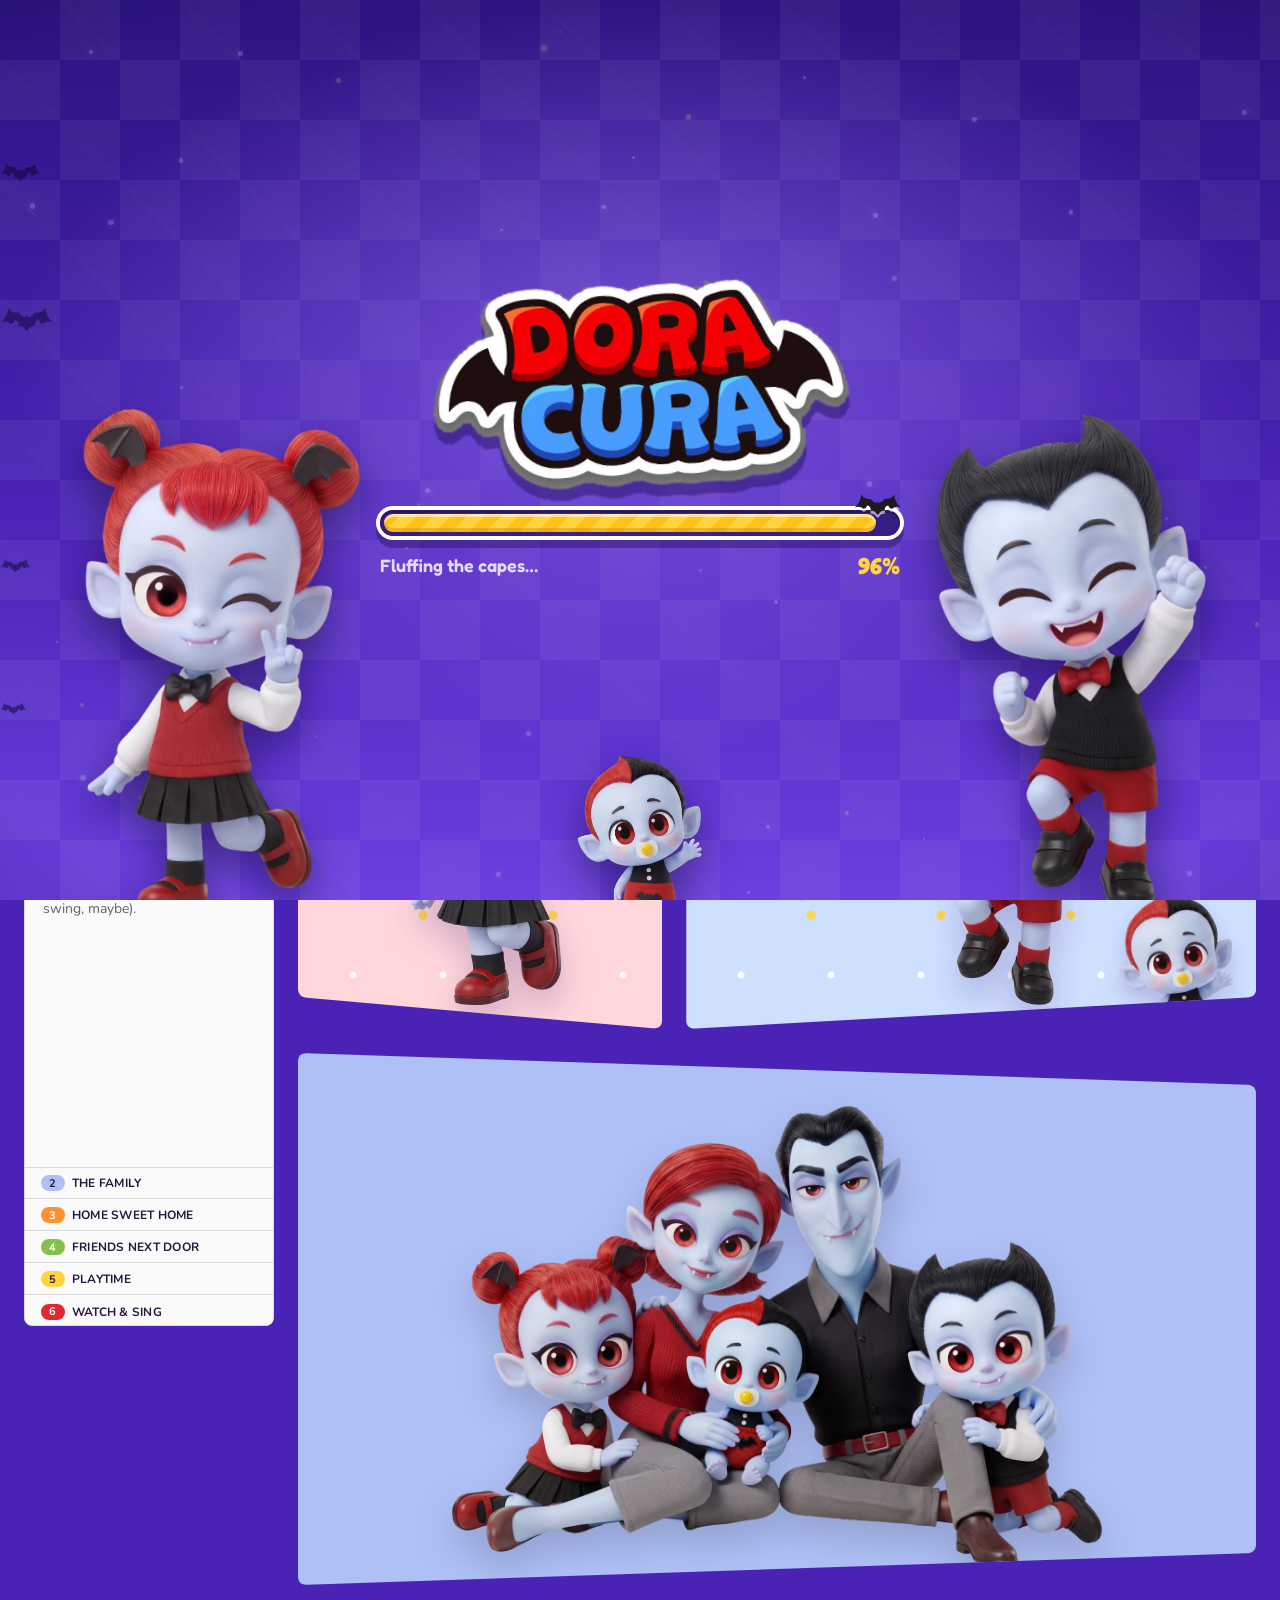
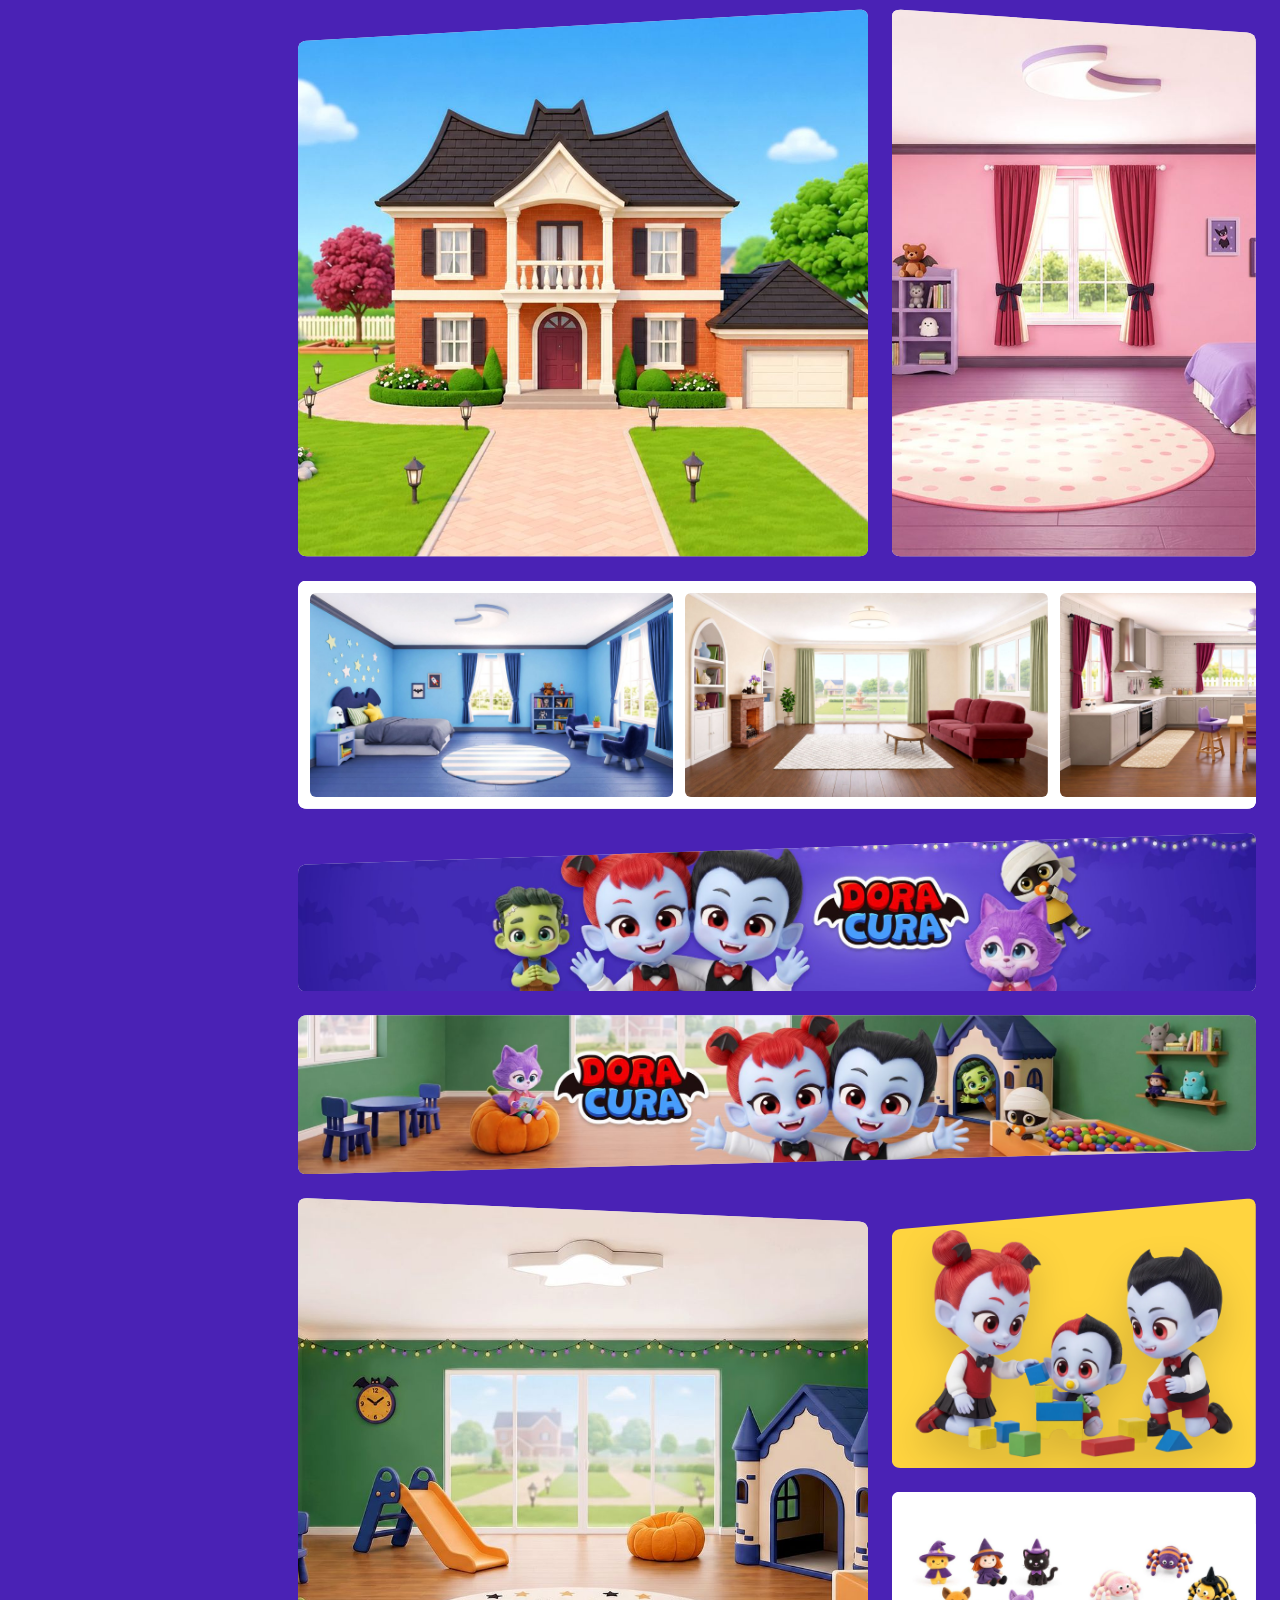
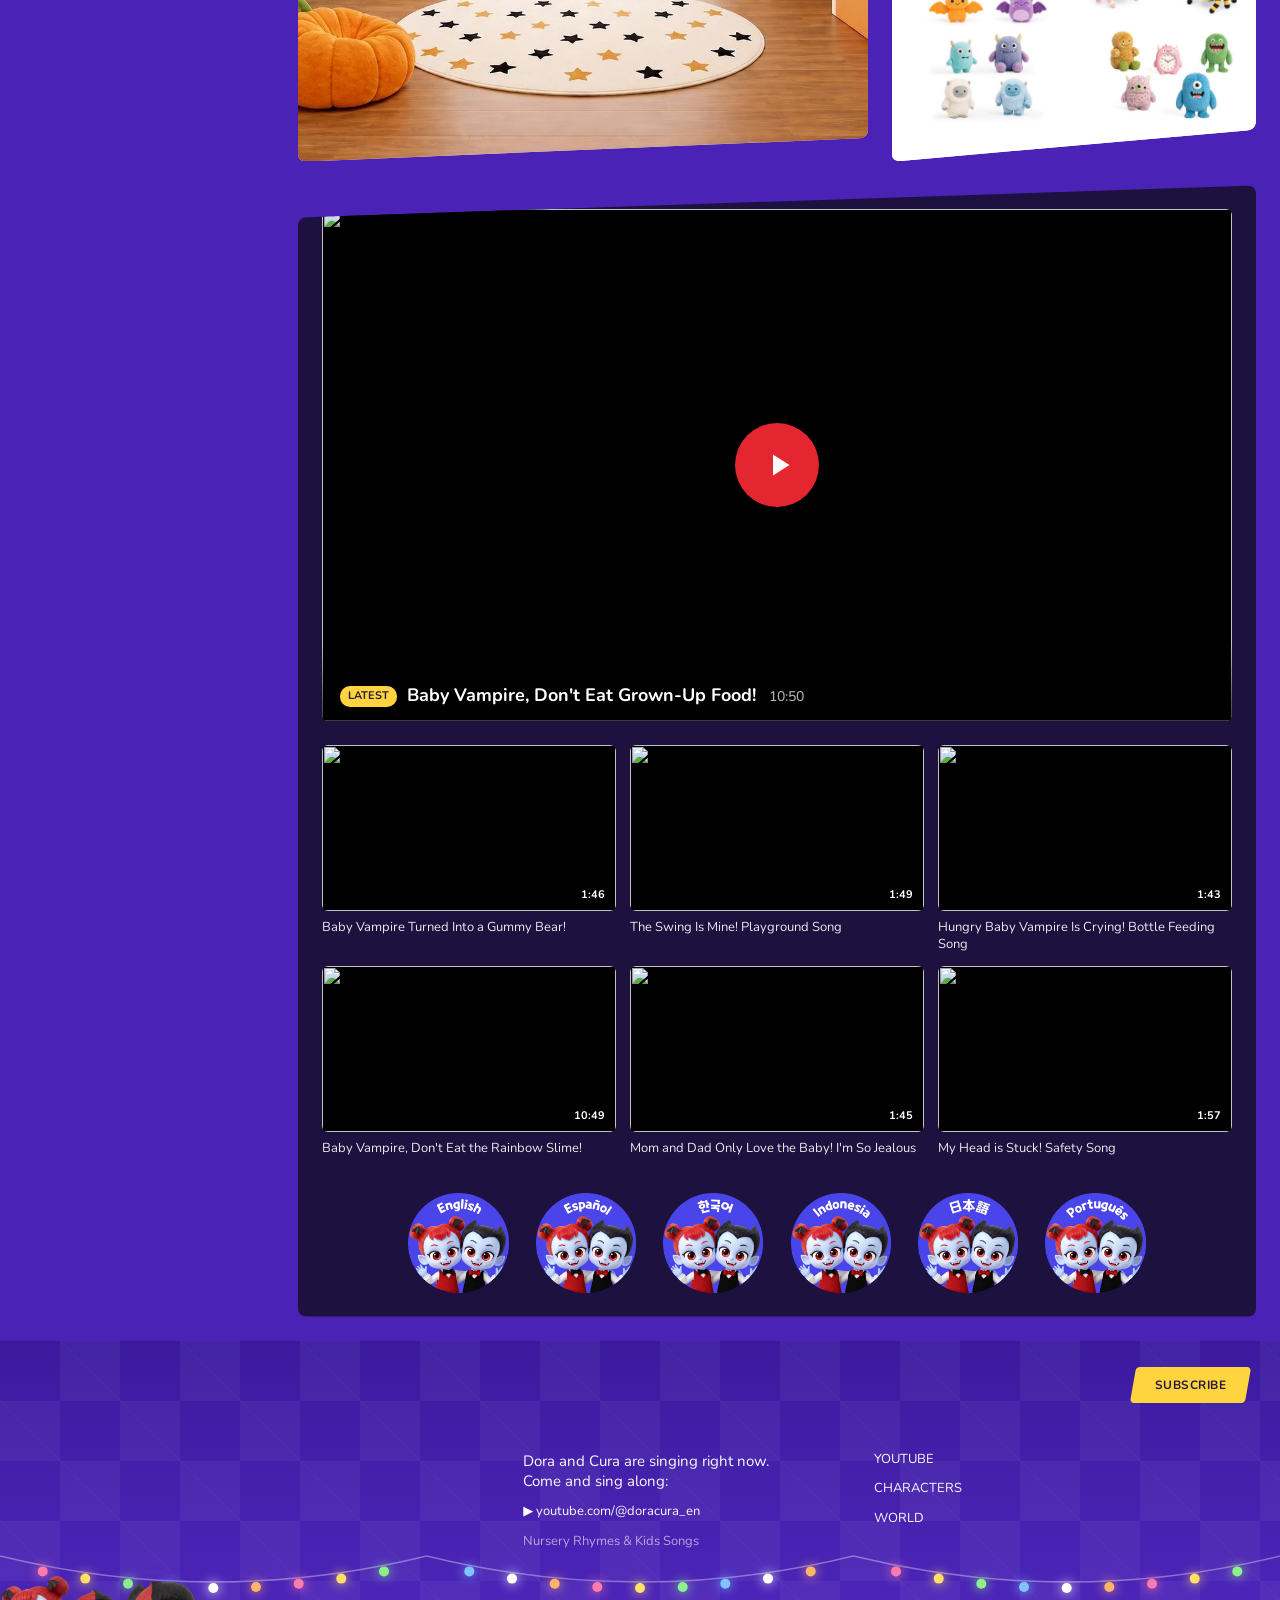
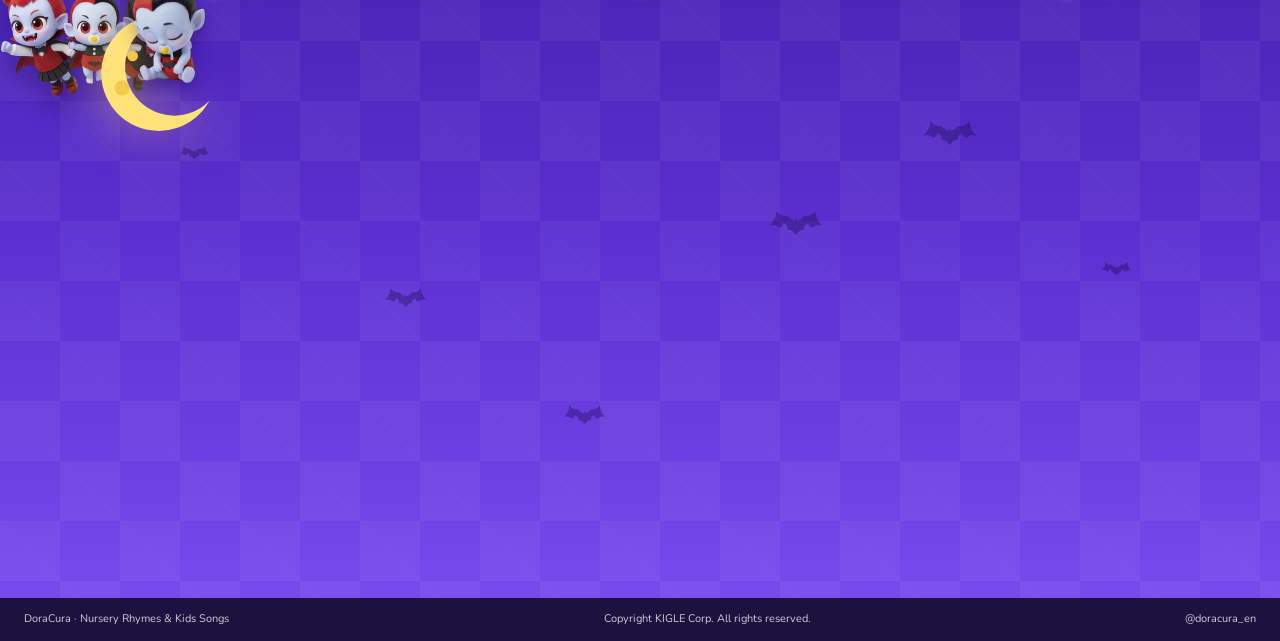
==== preview/index.html @ f3cc444f "DoraCura 사이트 첫 커밋 - site/: 배포용 최종 사이트 - preview/: 승인용 시안 - tools/: 사이트 빌드·표지 생성 스크립트 - .env(API 키)는 " ====
<!doctype html>
<html lang="en">
<head>
<meta charset="utf-8">
<meta name="viewport" content="width=device-width, initial-scale=1">
<title>DoraCura World — Preview</title>
<link rel="preconnect" href="https://fonts.googleapis.com">
<link rel="preconnect" href="https://fonts.gstatic.com" crossorigin>
<link href="https://fonts.googleapis.com/css2?family=Fredoka:wdth,wght@75..125,300..700&family=Nunito:wght@400;600;700;800&display=swap" rel="stylesheet">
<link rel="stylesheet" href="style.css?v=19">
<link rel="stylesheet" href="intro.css?v=19">
<script>document.documentElement.classList.add('intro-on'); if ('scrollRestoration' in history) history.scrollRestoration = 'manual';</script>
</head>
<body class="light-menu">

<!-- ============ GAME-STYLE LOADING INTRO ============ -->
<div id="intro" class="intro" role="dialog" aria-label="Loading DoraCura">
  <div class="i-stars" aria-hidden="true"></div>
  <div class="i-bats" aria-hidden="true"></div>
  <img class="i-fly" src="assets/hd/kids_fly.webp" alt="" aria-hidden="true">
  <img class="i-char i-dora" src="assets/hd/dora_peace.webp" alt="" aria-hidden="true">
  <img class="i-char i-cura" src="assets/hd/cura_cheer.webp" alt="" aria-hidden="true">
  <img class="i-char i-bio" src="assets/hd/bio_wave.webp" alt="" aria-hidden="true">
  <div class="i-center">
    <div class="i-logo-wrap"><img class="i-logo" src="assets/logo_v.png" alt="DoraCura"><span class="i-shine" aria-hidden="true"></span></div>
    <div class="i-loader">
      <div class="i-bar"><div class="i-fill"></div>
        <span class="i-runner" aria-hidden="true"><svg viewBox="0 0 64 32"><path d="M32 30c-2-4-5-6-9-5 1-4-1-7-5-8 0 3-2 5-5 5-3-3-7-4-12-2 6-5 9-12 9-18 3 5 8 7 13 6 3 4 7 6 9 6l1-4 1 4c2 0 6-2 9-6 5 1 10-1 13-6 0 6 3 13 9 18-5-2-9-1-12 2-3 0-5-2-5-5-4 1-6 4-5 8-4-1-7 1-9 5z"/></svg></span>
      </div>
      <div class="i-meta"><span class="i-tip">Waking up the bats…</span><span class="i-pct">0%</span></div>
    </div>
    <button class="i-start" type="button"><span>▶</span> PLAY</button>
    <p class="i-hint">Click anywhere or press Enter</p>
  </div>
</div>

<!-- ============ HEADER ============ -->
<header class="site-header">
  <div class="menu">
    <a class="logo" href="#top" aria-label="DoraCura home"><img src="assets/logo_h.png" alt="DoraCura"></a>
    <div class="eyes" aria-hidden="true">
      <div class="eye"><span></span></div>
      <div class="eye"><span></span></div>
    </div>
    <nav>
      <a href="#top" class="active">Home</a>
      <a href="#ch-1">Characters</a>
      <a href="#ch-3">World</a>
      <a href="#ch-6">Videos</a>
    </nav>
  </div>
  <a class="subscribe" href="https://www.youtube.com/@doracura_en?sub_confirmation=1" target="_blank" rel="noopener">
    <svg viewBox="0 0 24 24" aria-hidden="true"><path d="M23 7.2a3 3 0 0 0-2.1-2.1C19 4.6 12 4.6 12 4.6s-7 0-8.9.5A3 3 0 0 0 1 7.2 31 31 0 0 0 .6 12 31 31 0 0 0 1 16.8a3 3 0 0 0 2.1 2.1c1.9.5 8.9.5 8.9.5s7 0 8.9-.5a3 3 0 0 0 2.1-2.1c.4-1.6.4-4.8.4-4.8s0-3.2-.4-4.8ZM9.7 15V9l5.8 3-5.8 3Z"/></svg>
    Subscribe
  </a>
</header>

<main id="top">
  <div class="page">

    <!-- ============ HERO (ref: process-hero) ============ -->
    <section class="hero" data-color="light-menu">
      <div class="content">
        <div class="title line-by-line" data-delay=".2">
          <h1 class="sr-only">Meet Dora and Cura.</h1>
          <div class="tl">
            <h3><span>meet</span></h3>
            <h2><span>Dora</span></h2>
          </div>
          <div class="br">
            <h3><span>and</span></h3>
            <h2><span>Cura.</span></h2>
          </div>
        </div>
        <div class="txt fade" style="--delay:.3s">
          <p>Welcome to the exciting world of DoraCura! Twin baby vampires Dora and Cura sing, play and learn something new every day, together with their family and the friendliest monsters in the neighbourhood.</p>
          <p>Nursery rhymes and kids songs about sharing, eating well, staying safe and loving each other. All on YouTube.</p>
        </div>
      </div>
    </section>

    <!-- ============ BOOK (ref: process-book) ============ -->
    <div class="book" aria-label="Open the DoraCura storybook" role="button" tabindex="0">
      <div class="p left">
        <div class="front">
          <div class="cover" data-ai="AI 생성 표지 (gpt-image-2.5-sunburst)">
            <div class="cover-shine"></div>
            <svg class="cover-bats" viewBox="0 0 300 420" aria-hidden="true">
              <g fill="#3a1a8c">
                <path d="M40 70c6-8 14-10 20-6 2-6 6-8 9-6 3-2 7 0 9 6 6-4 14-2 20 6-8-1-13 2-15 7-3-3-6-4-9-3-1 3-4 5-5 5s-4-2-5-5c-3-1-6 0-9 3-2-5-7-8-15-7Z"/>
                <path d="M222 120c5-7 12-9 17-5 2-5 5-7 8-5 3-2 6 0 8 5 5-4 12-2 17 5-7-1-11 2-13 6-3-2-5-3-8-2-1 3-3 4-4 4s-3-1-4-4c-3-1-5 0-8 2-2-4-6-7-13-6Z"/>
              </g>
              <g fill="#ffe58a"><circle cx="250" cy="60" r="3"/><circle cx="60" cy="160" r="2"/><circle cx="270" cy="210" r="2.5"/><circle cx="30" cy="260" r="2"/></g>
            </svg>
            <p class="cover-kicker">The Little Book of</p>
            <img class="cover-logo" src="assets/logo_v.png" alt="DoraCura">
            <!-- AI 표지: tools/generate_cover.py 가 assets/cover_ai_simple.png 를 만들면 자동으로 교체됨 -->
            <img class="cover-ai" src="assets/cover_ai_simple.png" alt="" onload="this.closest('.cover').classList.add('has-ai')" onerror="this.remove()">
            <div class="cover-chars">
              <img src="assets/hd/twins_hug.webp" alt="Dora and Cura hugging and waving">
            </div>
          </div>
        </div>
        <div class="back"><div class="bg"></div></div>
      </div>
      <div class="p right"><div class="front"><div class="bg"></div></div></div>
    </div>

    <!-- ============ CHAPTERS (ref: process-chapters) ============ -->
    <section class="chapters" data-color="dark-menu">
      <div class="l">
        <div class="framed">
          <!-- 1 -->
          <div class="section open" data-i="0">
            <button class="section-btn"><span class="arrow"></span><span class="num a">1</span><span>Dora &amp; Cura</span></button>
            <div class="content">
              <div class="circular"><svg viewBox="0 0 120 50"><path id="arc1" d="M10 46 A52 52 0 0 1 110 46" fill="none"/><text><textPath href="#arc1" startOffset="50%" text-anchor="middle">DoraCura Chapter</textPath></text></svg></div>
              <h5 class="a">1</h5>
              <h3>Dora &amp; Cura</h3>
              <div class="txt"><p>Meet the twins! Dora wears her red pigtails tied up like little bat wings, and Cura never goes anywhere without his red bow tie. These two baby vampires have big ruby eyes, tiny fangs and even bigger hearts. They share almost everything (except the swing, maybe).</p></div>
            </div>
          </div>
          <!-- 2 -->
          <div class="section" data-i="1">
            <button class="section-btn"><span class="arrow"></span><span class="num b">2</span><span>The Family</span></button>
            <div class="content">
              <div class="circular"><svg viewBox="0 0 120 50"><path id="arc2" d="M10 46 A52 52 0 0 1 110 46" fill="none"/><text><textPath href="#arc2" startOffset="50%" text-anchor="middle">DoraCura Chapter</textPath></text></svg></div>
              <h5 class="b">2</h5>
              <h3>The Family</h3>
              <div class="txt"><p>Baby brother Bio is the newest (and loudest) vampire in the house: his pacifier never stays in for long. Mom Bella and Dad Draco keep everyone fed, safe and tucked in, and they always have enough hugs to go around, even when Dora and Cura get a little jealous.</p></div>
            </div>
          </div>
          <!-- 3 -->
          <div class="section" data-i="2">
            <button class="section-btn"><span class="arrow"></span><span class="num c">3</span><span>Home Sweet Home</span></button>
            <div class="content">
              <div class="circular"><svg viewBox="0 0 120 50"><path id="arc3" d="M10 46 A52 52 0 0 1 110 46" fill="none"/><text><textPath href="#arc3" startOffset="50%" text-anchor="middle">DoraCura Chapter</textPath></text></svg></div>
              <h5 class="c">3</h5>
              <h3>Home Sweet Home</h3>
              <div class="txt"><p>A two-storey brick house with a garden, a fountain and a garage. Inside: Dora's pink room, Cura's starry blue room, a cozy living room with a fireplace, a kitchen with Bio's high chair, a bat-themed bathroom, a baby room and a giant playroom.</p></div>
            </div>
          </div>
          <!-- 4 -->
          <div class="section" data-i="3">
            <button class="section-btn"><span class="arrow"></span><span class="num d">4</span><span>Friends Next Door</span></button>
            <div class="content">
              <div class="circular"><svg viewBox="0 0 120 50"><path id="arc4" d="M10 46 A52 52 0 0 1 110 46" fill="none"/><text><textPath href="#arc4" startOffset="50%" text-anchor="middle">DoraCura Chapter</textPath></text></svg></div>
              <h5 class="d">4</h5>
              <h3>Friends Next Door</h3>
              <div class="txt"><p>The neighbourhood is full of monster families: the big-hearted Frankens, the Werewolves (who usually look just like people) and the Mummies, who don't have mouths, except when it's time to brush their teeth!</p></div>
            </div>
          </div>
          <!-- 5 -->
          <div class="section" data-i="4">
            <button class="section-btn"><span class="arrow"></span><span class="num e">5</span><span>Playtime</span></button>
            <div class="content">
              <div class="circular"><svg viewBox="0 0 120 50"><path id="arc5" d="M10 46 A52 52 0 0 1 110 46" fill="none"/><text><textPath href="#arc5" startOffset="50%" text-anchor="middle">DoraCura Chapter</textPath></text></svg></div>
              <h5 class="e">5</h5>
              <h3>Playtime</h3>
              <div class="txt"><p>A slide, a ball pit, a little haunted toy house and a pumpkin cushion: the playroom is where every song starts. Bio builds wobbly block towers with the twins (and knocks them down again), then everyone lines up the plushies, from cuddly bats to friendly spiders.</p></div>
            </div>
          </div>
          <!-- 6 -->
          <div class="section" data-i="5">
            <button class="section-btn"><span class="arrow"></span><span class="num f">6</span><span>Watch &amp; Sing</span></button>
            <div class="content">
              <div class="circular"><svg viewBox="0 0 120 50"><path id="arc6" d="M10 46 A52 52 0 0 1 110 46" fill="none"/><text><textPath href="#arc6" startOffset="50%" text-anchor="middle">DoraCura Chapter</textPath></text></svg></div>
              <h5 class="f">6</h5>
              <h3>Watch &amp; Sing</h3>
              <div class="txt"><p>Sing along with Dora and Cura on YouTube! Short songs and longer compilations about eating well, sharing, safety and family. Pick a video, press play, and don't eat the slime.</p>
                <a class="yt-link" href="https://www.youtube.com/@doracura_en" target="_blank" rel="noopener">youtube.com/@doracura_en →</a></div>
            </div>
          </div>
        </div>
      </div>

      <div class="r">
        <!-- 1 Dora & Cura : 39 / 61 -->
        <div class="rsec" id="ch-1">
          <div class="row" style="--ar:2">
            <div class="panel w39 bg-a mask playful" data-offy="0,0,0,-40">
              <div class="confetti" aria-hidden="true"></div>
              <span class="name-tag dora">Dora</span>
              <div class="poser" data-interval="2300">
                <img class="on" src="assets/hd/dora_wave.webp" alt="Dora waving">
                <img src="assets/hd/dora_wink.webp" alt="">
                <img src="assets/hd/dora_peace.webp" alt="">
                <img src="assets/hd/dora_cheek.webp" alt="">
                <img src="assets/hd/dora_think.webp" alt="">
              </div>
            </div>
            <div class="panel w61 bg-a2 mask playful" data-offy="30,0,-40,0">
              <div class="confetti" aria-hidden="true"></div>
              <span class="name-tag cura">Cura</span>
              <div class="poser" data-interval="2300" data-offset="1150">
                <img class="on" src="assets/hd/cura_wave.webp" alt="Cura waving">
                <img src="assets/hd/cura_cheer.webp" alt="">
                <img src="assets/hd/cura_kneel.webp" alt="">
                <img src="assets/hd/cura_smug.webp" alt="">
              </div>
              <img class="peek" src="assets/hd/bio_wave.webp" alt="Baby Bio waving">
            </div>
          </div>
        </div>
        <!-- 2 Family : wide -->
        <div class="rsec" id="ch-2">
          <div class="panel bg-b mask" data-offy="0,40,-40,0" style="--ar:1.8">
            <img class="char float d3" src="assets/hd/family_sit.webp" alt="Bio, Dora, Cura, Mom Bella and Dad Draco sitting together">
          </div>
        </div>
        <!-- 3 Home : 61 / 39 -->
        <div class="rsec" id="ch-3">
          <div class="row" style="--ar:1.75">
            <div class="panel w61 mask" data-offy="40,0,0,0">
              <img class="photo kenburns" src="assets/house1.jpg" alt="The DoraCura family house">
            </div>
            <div class="panel w39 mask" data-offy="0,30,0,0">
              <img class="photo kenburns k2" src="assets/room_dora.jpg" alt="Dora's room">
            </div>
          </div>
          <div class="panel mask room-strip" data-offy="0,0,0,0" style="--ar:4.2">
            <div class="strip">
              <img src="assets/room_cura.jpg" alt="Cura's room"><img src="assets/room_living.jpg" alt="Living room"><img src="assets/room_kitchen.jpg" alt="Kitchen"><img src="assets/room_bath.jpg" alt="Bathroom"><img src="assets/room_baby.jpg" alt="Baby room"><img src="assets/room_master.jpg" alt="Parents' bedroom">
              <img src="assets/room_cura.jpg" alt=""><img src="assets/room_living.jpg" alt=""><img src="assets/room_kitchen.jpg" alt=""><img src="assets/room_bath.jpg" alt=""><img src="assets/room_baby.jpg" alt=""><img src="assets/room_master.jpg" alt="">
            </div>
          </div>
        </div>
        <!-- 4 Friends : wide -->
        <div class="rsec" id="ch-4">
          <div class="panel mask banner-panel" data-offy="40,0,0,0" style="--ar:6.04">
            <img class="photo kenburns" src="assets/banner3.jpg" alt="Dora and Cura with Franken, Mummy and Werewolf friends">
          </div>
          <div class="panel mask banner-panel" data-offy="0,0,-30,0" style="--ar:6.04">
            <img class="photo kenburns k2" src="assets/banner2.jpg" alt="Dora and Cura in the playroom with their monster friends">
          </div>
        </div>
        <!-- 5 Playtime : 61 + stacked 39 -->
        <div class="rsec" id="ch-5">
          <div class="row prod" style="--ar:1.7">
            <div class="panel w61 mask" data-offy="0,30,-30,0">
              <img class="photo kenburns" src="assets/room_play.jpg" alt="The playroom">
            </div>
            <div class="stack w39">
              <div class="panel bg-e mask" data-offy="40,0,0,0"><img class="char float d2" src="assets/hd/kids_blocks.webp" alt="Dora, Bio and Cura playing with blocks"></div>
              <div class="panel bg-e2 mask" data-offy="0,0,-40,0"><img class="photo contain" src="assets/toys.jpg" alt="Toys and plushies"></div>
            </div>
          </div>
        </div>
        <!-- 6 Watch : featured + grid -->
        <div class="rsec" id="ch-6">
          <div class="panel bg-f mask videos" data-offy="40,0,0,0">
            <div class="vid-feature" data-id="shWRQF_SDCc">
              <img src="https://i.ytimg.com/vi/shWRQF_SDCc/hqdefault.jpg" alt="">
              <button class="play" aria-label="Play video"><svg viewBox="0 0 24 24"><path d="M8 5v14l11-7z"/></svg></button>
              <div class="vid-cap"><span class="tag">Latest</span>Baby Vampire, Don't Eat Grown-Up Food! <em>10:50</em></div>
            </div>
            <div class="vid-grid"></div>
            <div class="langs">
              <img src="assets/lang1.png" alt="English"><img src="assets/lang2.png" alt="Español"><img src="assets/lang3.png" alt="한국어"><img src="assets/lang4.png" alt="Indonesia"><img src="assets/lang5.png" alt="日本語"><img src="assets/lang6.png" alt="Português">
            </div>
          </div>
        </div>
      </div>
    </section>
  </div>
</main>

<!-- ============ FOOTER ============ -->
<footer class="site-footer" data-color="light-menu">
  <div class="f-top">
    <div class="f-col">
      <p class="f-lead">Dora and Cura are singing right now.<br>Come and sing along:</p>
      <p><a href="https://www.youtube.com/@doracura_en" target="_blank" rel="noopener">▶ youtube.com/@doracura_en</a></p>
      <p class="muted">Nursery Rhymes &amp; Kids Songs</p>
    </div>
    <div class="f-col">
      <a href="https://www.youtube.com/@doracura_en" target="_blank" rel="noopener">YOUTUBE</a>
      <a href="#ch-1">CHARACTERS</a>
      <a href="#ch-3">WORLD</a>
    </div>
    <a class="subscribe yellow" href="https://www.youtube.com/@doracura_en?sub_confirmation=1" target="_blank" rel="noopener">Subscribe</a>
  </div>
  <!-- 유튜브 배너 시안(보라 배경 · 전구 줄 · 로고 + 캐릭터 무리) 기반 -->
  <div class="f-stage">
    <svg class="lights" viewBox="0 0 1600 90" preserveAspectRatio="none" aria-hidden="true"></svg>
    <div class="bat-sky" aria-hidden="true"></div>
    <img class="f-fly" src="assets/hd/kids_fly.webp" alt="Dora, Bio and Cura flying with their capes">
    <img class="f-logo" src="assets/logo_v.png" alt="DoraCura">
    <p class="f-tag">Sing, play &amp; grow with Dora and Cura!</p>
    <div class="cast">
      <img class="family-big" src="assets/hd/family_cheer.webp" alt="Dad Draco, Mom Bella, Dora, Bio and Cura cheering together">
    </div>
    <div class="hanger moon" aria-hidden="true">
      <svg viewBox="0 0 120 120"><path d="M78 8a54 54 0 1 0 34 78A46 46 0 1 1 78 8Z" fill="#FFE27A"/><circle cx="40" cy="44" r="5" fill="#F5C94A"/><circle cx="30" cy="74" r="7" fill="#F5C94A"/></svg>
      <img src="assets/hd/bio_sleep.webp" alt="">
    </div>
  </div>
  <div class="f-bottom">
    <span>DoraCura · Nursery Rhymes &amp; Kids Songs</span>
    <span>Copyright KIGLE Corp. All rights reserved.</span>
    <span>@doracura_en</span>
  </div>
</footer>

<!-- ============ PREVIEW NOTES (승인용) ============ -->
<button class="notes-toggle" aria-expanded="false">프리뷰 노트</button>
<aside class="notes" hidden>
  <h4>프리뷰 노트 · 승인용</h4>
  <p class="muted">레퍼런스 ribbit.dk/process 를 크롬에서 프레임 단위로 캡처하고, 사이트 CSS·JS를 직접 읽어 애니메이션 수치를 그대로 옮겼습니다.</p>
  <ol>
    <li><b>인트로 라인 리빌</b>: 큰 타이틀 각 줄이 아래(90%)에서 올라옴. 1.2s expo, 줄마다 0.1s 지연. 본문은 0.4s 페이드.</li>
    <li><b>3D 책 표지</b>: 화면 아래에서 1.5s expo로 떠오름. 마우스를 올리면 표지가 6° 살짝 열림. 클릭하면 펼침.</li>
    <li><b>스크롤 책 넘김</b>: 진행도 N = 스크롤 ÷ (화면높이/2). 표지 회전 180°×N², 확대 1→화면폭, 중앙 이동. 펼친 흰 면이 다음 섹션의 배경이 됨.</li>
    <li><b>스냅 + 슬라이드업</b>: N ≥ 0.95이면 챕터가 아래에서 1s expo로 올라오고 스크롤이 0.5s 동안 정위치로 맞춰짐.</li>
    <li><b>스티키 아코디언</b>: 왼쪽 프레임이 고정된 채 현재 챕터만 펼쳐짐(0.8s quart). 위 챕터는 위로 접히고 아래 챕터는 바닥에 탭으로 남음.</li>
    <li><b>기울어진 마스크 패널</b>: 오른쪽 이미지 패널이 비스듬한 clip-path + 둥근 모서리. 레퍼런스의 루프 영상 대신 캐릭터 플로팅·켄번즈 효과.</li>
    <li><b>헤더</b>: 스크롤하면 로고+메뉴 pill이 접히고 마우스를 따라보는 뱀파이어 눈으로 바뀜. 섹션 색에 따라 밝음/어두움 전환.</li>
    <li><b>푸터</b>: 유튜브 배너 시안처럼 보라 배경 + 반짝이는 전구 줄 + 로고. 캐릭터들이 튀어 오르고, 마우스를 올리면 폴짝 뜀. 망토 3남매가 날아다니고, 초승달 위에서 아기 비오가 꾸벅꾸벅 졺. 친구들 없이 도라큐라 가족만 등장.</li>
    <li><b>챕터 1</b>: PDF 포즈 시트의 도라·큐라 동작 컷이 2.3초마다 통통 튀며 바뀜. 패널을 클릭하면 바로 다음 포즈.</li>
    <li><b>커서 친구</b>: 2D 도라·큐라 얼굴이 마우스를 따라다니고, 눈이 커서를 보며 깜빡임. 링크 위에서는 입을 벌려 웃고, 클릭하면 하트·박쥐가 톡 튀어나옴.</li>
  </ol>
  <h5>레퍼런스 → DoraCura 매핑</h5>
  <ul>
    <li>from Idea to Done. → <b>meet Dora and Cura.</b></li>
    <li>"Creative PROCESS" 책 → <b>DoraCura 스토리북 표지</b></li>
    <li>6단계(온보딩~딜리버리) → <b>쌍둥이 · 가족 · 집 · 친구들 · 놀이 · 유튜브</b></li>
    <li>Book a meeting → <b>Subscribe</b>(유튜브 구독)</li>
    <li>유튜브 채널 최신 영상 11개 + 6개 언어 아이콘을 6챕터에 포함</li>
  </ul>
  <h5>확인해 주세요</h5>
  <ul>
    <li>문구는 영어 채널(@doracura_en)에 맞춰 <b>영어</b>로 작성했습니다. 한국어가 필요하면 말씀해 주세요.</li>
    <li>책 표지는 단순한 보라 배경 + 첨부해 주신 도라·큐라 포옹 이미지로 바꿨습니다. 키를 넣고 <code>python tools/generate_cover.py</code>를 실행하면 단순 배경 버전 AI 표지(<code>cover_ai_simple.png</code>)가 생성되어 자동 교체됩니다. 이전 AI 표지(<code>cover_ai.png</code>)는 지우지 않고 남겨 두었습니다.</li>
    <li>폰트: 큰 제목은 둥근 유아동 폰트 <b>Fredoka</b>(좁은 폭), 본문은 <b>Nunito</b>.</li>
  </ul>
  <label class="ai-toggle"><input type="checkbox" checked> AI 교체 위치 표시</label>
</aside>

<script src="https://cdn.jsdelivr.net/npm/lenis@1.1.13/dist/lenis.min.js"></script>
<script src="intro.js?v=19"></script>
<script src="main.js?v=19"></script>
</body>
</html>
---- preview/style.css ----
/* ===== Tokens (ref: ribbit :root, recoloured for DoraCura) ===== */
:root{
  --sine:cubic-bezier(0.39,0.575,0.565,1);
  --cubic:cubic-bezier(0.215,0.61,0.355,1);
  --quart:cubic-bezier(0.25,1,0.5,1);
  --expo:cubic-bezier(0.16,1,0.3,1);
  --back:cubic-bezier(0.175,0.885,0.32,1.275);
  --delay:0s;

  --paper:#FAFAFA;
  --night:#4A22B5;      /* hero purple (DoraCura banner purple) */
  --night-deep:#1D1140; /* footer */
  --ink:#24193A;
  --grey:#62606B;
  --line:#DCD8E4;
  --red:#E3262F;        /* Dora */
  --blue:#3C7BF0;       /* CURA logo blue */
  --skin:#AFC0F7;       /* vampire skin */
  --orange:#FF9230;
  --green:#86C04A;
  --yellow:#FFD43F;
  --violet:#7A4DF0;

  --gutter:24px;
  --column:calc((100vw - (var(--gutter) * 13)) / 12);
  --serif:'Fredoka', 'Nunito', system-ui, sans-serif;   /* kid-friendly rounded display */
  --sans:'Nunito', system-ui, sans-serif;
}
@media (max-width:1200px){ :root{ --gutter:20px; } }
@media (max-width:760px){ :root{ --gutter:15px; --column:calc((100vw - (var(--gutter) * 7)) / 6); } }

*{ box-sizing:border-box; }
html,body{ margin:0; }
html.lenis, html.lenis body{ height:auto; }
.lenis.lenis-smooth{ scroll-behavior:auto !important; }
.lenis.lenis-stopped{ overflow:hidden; }
body{ background:var(--night); color:var(--ink); font-family:var(--sans); font-size:16px; line-height:1.35; -webkit-font-smoothing:antialiased; overflow-x:hidden; }
img{ display:block; max-width:100%; }
a{ color:inherit; text-decoration:none; }
button{ font:inherit; color:inherit; background:none; border:0; padding:0; cursor:pointer; }
h1,h2,h3,h4,h5,p{ margin:0; font-weight:normal; }
.sr-only{ position:absolute; width:1px; height:1px; overflow:hidden; clip:rect(0 0 0 0); white-space:nowrap; }
.serif{ font-family:var(--serif); }

/* ===== Generic anim helpers ===== */
.fade{ opacity:0; }
.fade.in{ opacity:1; transition:opacity .4s ease-out var(--delay); }

/* ===== Header ===== */
.site-header{ position:fixed; inset:0 0 auto 0; height:0; z-index:50; }
.site-header .menu{ position:absolute; left:30px; top:26px; height:44px; display:flex; align-items:center; gap:6px;
  padding:0 16px 0 10px; border-radius:22px; transition:width .5s var(--quart), background .3s ease, padding .5s var(--quart); }
.site-header .logo{ display:block; width:118px; transition:opacity .25s ease, transform .5s var(--quart); }
.site-header .logo img{ width:100%; filter:drop-shadow(0 2px 0 rgba(0,0,0,.15)); }
.site-header nav{ display:flex; gap:20px; padding-left:14px; font-size:12px; font-weight:500; letter-spacing:.04em; text-transform:uppercase; white-space:nowrap; transition:opacity .25s ease; }
.site-header nav a{ opacity:.65; transition:opacity .2s; }
.site-header nav a:hover, .site-header nav a.active{ opacity:1; }
body.light-menu .site-header nav{ color:var(--paper); }
body.dark-menu .site-header nav{ color:var(--ink); }

.site-header .eyes{ position:absolute; left:0; top:0; width:70px; height:44px; border-radius:22px; display:flex; align-items:center; justify-content:center; gap:6px;
  transform:skew(-6deg); opacity:0; pointer-events:none; transition:opacity .25s ease; background:var(--paper); }
.site-header .eye{ width:22px; height:24px; border-radius:50%; background:#fff; box-shadow:inset 0 0 0 2px var(--ink); position:relative; overflow:hidden; }
.site-header .eye span{ position:absolute; left:50%; top:50%; width:12px; height:12px; margin:-6px 0 0 -6px; border-radius:50%; background:radial-gradient(circle at 35% 35%, #ff8a8f 0 18%, var(--red) 19% 60%, #7d0b11 61%); }
body.dark-menu .site-header .eyes{ background:var(--ink); }
body.dark-menu .site-header .eye{ box-shadow:inset 0 0 0 2px var(--paper); }

/* collapsed state after scroll (ref: menu → eyes) */
body.scrolled .site-header .menu{ width:70px; padding:0; }
body.scrolled .site-header .logo, body.scrolled .site-header nav{ opacity:0; pointer-events:none; }
body.scrolled .site-header .eyes{ opacity:1; }
body.scrolled .site-header .menu:hover{ width:auto; padding:0 16px 0 10px; background:rgba(255,255,255,.12); backdrop-filter:blur(8px); }
body.scrolled.dark-menu .site-header .menu:hover{ background:rgba(36,25,58,.08); }
body.scrolled .site-header .menu:hover .logo, body.scrolled .site-header .menu:hover nav{ opacity:1; pointer-events:auto; }
body.scrolled .site-header .menu:hover .eyes{ opacity:0; }

.subscribe{ position:fixed; right:32px; top:26px; display:inline-flex; align-items:center; gap:8px; height:36px; padding:0 22px; font-size:12px; font-weight:700; letter-spacing:.04em; text-transform:uppercase; color:#fff; z-index:51; isolation:isolate; }
.subscribe::before{ content:""; position:absolute; inset:0; background:var(--red); transform:skew(-10deg); border-radius:4px; z-index:-1; transition:transform .4s var(--back), background .2s; }
.subscribe:hover::before{ transform:skew(-10deg) scale(1.06); }
.subscribe svg{ width:16px; height:16px; fill:currentColor; }
.subscribe.yellow{ position:relative; right:auto; top:auto; color:var(--ink); }
.subscribe.yellow::before{ background:var(--yellow); }

/* ===== Hero (ref: .m.process-hero) ===== */
.hero{ position:relative; background:var(--night); color:var(--paper); min-height:150vh; }
.hero .content{ position:sticky; top:0; height:100vh; padding:110px var(--gutter) calc(var(--gutter) * 2); }
.hero .title h3, .hero .title h2{ overflow:hidden; font-family:var(--serif); font-variation-settings:"wdth" 75; font-weight:600; line-height:.9; letter-spacing:-.01em; }
.hero .title h3{ font-size:4vw; padding-bottom:.08em; }
.hero .title h2{ font-size:14vw; font-weight:700; padding-bottom:.1em; }
.hero .tl h2 span{ text-shadow:.025em .045em 0 var(--red); }
.hero .br h2 span{ text-shadow:.025em .045em 0 var(--blue); }
.hero .title h3 span{ color:var(--yellow); }
.hero .title span{ display:inline-block; opacity:0; will-change:opacity, transform; }
.hero .br{ position:absolute; right:var(--gutter); bottom:calc(var(--gutter) * 1.5); }
.hero .txt{ width:calc((var(--column) * 3) + (var(--gutter) * 2)); min-width:280px; padding-top:var(--gutter); font-size:15px; }
.hero .txt p + p{ margin-top:1.4em; }

/* ===== Book (ref: .m.process-book) ===== */
.book{ position:fixed; left:0; bottom:0; width:calc((var(--column) * 4) + (var(--gutter) * 6)); opacity:0; z-index:1; user-select:none; -webkit-tap-highlight-color:transparent; outline:none; }
.book.in{ opacity:1; transition:opacity .2s ease var(--delay); }
.book .p{ position:absolute; left:0; top:0; width:100%; z-index:1; }
.book .p.left{ position:relative; z-index:2; transform-style:preserve-3d; }
.book .p .front{ position:relative; width:100%; z-index:1; backface-visibility:hidden; }
.book .p.left .front{ cursor:pointer; border-radius:12px; overflow:hidden; }
.book .p .back{ position:absolute; left:0; top:0; width:100%; height:100%; border-radius:12px; overflow:hidden; transform:rotateY(180deg); backface-visibility:hidden; }
.book .p.right .front{ padding-top:142.8%; }
.book .p .bg{ position:absolute; inset:0; background:var(--paper); border-radius:12px; }
.book .p.left.turned .front{ visibility:hidden; }
.book .p.left.turned + .p .bg::after{ content:""; position:absolute; left:-1px; top:10px; width:2px; height:calc(100% - 20px); background:var(--paper); }

.cover{ position:relative; padding-top:142.8%; background:radial-gradient(60% 34% at 50% 74%, rgba(255,255,255,.38), rgba(255,255,255,0) 70%), linear-gradient(180deg,#A98BFF 0%, #8B66F5 100%); color:var(--ink); }
.cover::before{ content:""; position:absolute; inset:0; background:linear-gradient(90deg, rgba(40,10,110,.35) 0, rgba(40,10,110,.08) 4%, rgba(255,255,255,.18) 7%, rgba(255,255,255,0) 18%); z-index:3; pointer-events:none; }
.cover-shine{ position:absolute; inset:0; background:radial-gradient(120% 60% at 80% 0%, rgba(255,255,255,.35), transparent 60%); z-index:2; pointer-events:none; }
.cover-bats{ display:none; }
.cover-kicker{ position:absolute; left:0; right:0; top:8%; text-align:center; font-family:var(--serif); font-weight:600; font-size:clamp(12px,1.2vw,17px); letter-spacing:.02em; color:#fff; z-index:4; text-shadow:0 2px 0 rgba(60,20,150,.35); }
.cover-logo{ position:absolute; left:14%; width:72%; top:12.5%; z-index:4; filter:drop-shadow(0 6px 0 rgba(40,10,110,.25)); }
.cover-chars{ position:absolute; left:4%; right:4%; bottom:2%; height:58%; display:flex; justify-content:center; align-items:flex-end; z-index:2; }
.cover-chars img{ height:100%; width:auto; filter:drop-shadow(0 10px 14px rgba(40,10,110,.35)); animation:coverbob 3.2s ease-in-out infinite; transform-origin:50% 100%; }
@keyframes coverbob{ 0%,100%{ transform:translateY(0) rotate(-1.5deg); } 50%{ transform:translateY(-3%) rotate(1.5deg); } }
.cover-ai{ position:absolute; inset:0; width:100%; height:100%; object-fit:cover; z-index:1; }
.cover.has-ai .cover-chars, .cover.has-ai .cover-bats{ display:none; }

/* ===== Chapters (ref: .m.process-chapters) ===== */
.chapters{ position:relative; padding:100px var(--gutter) var(--gutter); display:flex; --pheight:calc((100vh - 100px) - var(--gutter));
  opacity:0; transform:translateY(100vh) translateY(-110px); transition:opacity .2s ease, transform .4s ease-out; margin-top:-100vh; z-index:2; will-change:opacity, transform; }
.chapters.inview{ opacity:1; transform:translateY(0); transition:opacity .2s ease, transform 1s var(--expo); }

.chapters > .l{ position:sticky; top:100px; width:calc((var(--column) * 2) + var(--gutter)); min-width:250px; height:var(--pheight); margin-right:var(--gutter); flex:none; }
.chapters .framed{ position:relative; width:100%; height:100%; border-radius:8px; overflow:hidden; border:1px solid #D9D9D9; background:var(--paper); }
.chapters .l .section{ position:relative; width:100%; height:calc(100% - (32px * 5)); background:var(--paper); text-align:center; overflow:hidden; transition:transform .8s var(--quart); will-change:transform; }
.chapters .l .section[data-i="1"]{ transform:translateY(-100%) translateY(var(--pheight)) translateY(calc(32px * -5)); }
.chapters .l .section[data-i="2"]{ transform:translateY(-200%) translateY(var(--pheight)) translateY(calc(32px * -4)); }
.chapters .l .section[data-i="3"]{ transform:translateY(-300%) translateY(var(--pheight)) translateY(calc(32px * -3)); }
.chapters .l .section[data-i="4"]{ transform:translateY(-400%) translateY(var(--pheight)) translateY(calc(32px * -2)); }
.chapters .l .section[data-i="5"]{ transform:translateY(-500%) translateY(var(--pheight)) translateY(calc(32px * -1)); }
.chapters .l .section[data-i="1"].moveup{ transform:translateY(-100%) translateY(32px); }
.chapters .l .section[data-i="2"].moveup{ transform:translateY(-200%) translateY(calc(32px * 2)); }
.chapters .l .section[data-i="3"].moveup{ transform:translateY(-300%) translateY(calc(32px * 3)); }
.chapters .l .section[data-i="4"].moveup{ transform:translateY(-400%) translateY(calc(32px * 4)); }
.chapters .l .section[data-i="5"].moveup{ transform:translateY(-500%) translateY(calc(32px * 5)); }

.section-btn{ position:absolute; left:0; top:0; width:100%; height:32px; background:var(--paper); z-index:2; font-size:12px; line-height:1; font-weight:700; text-align:left; text-transform:uppercase; letter-spacing:.02em; white-space:nowrap; overflow:hidden; text-overflow:ellipsis;
  border-top:1px solid transparent; border-bottom:1px solid #D9D9D9; padding:4px 16px; display:flex; align-items:center; transition:opacity .6s ease-in-out, padding .4s var(--quart); }
.chapters .l .section:last-of-type .section-btn{ border-bottom:0; }
.chapters .l .section.open + .section .section-btn{ border-top:1px solid #D9D9D9; }
.section-btn .num{ display:inline-flex; width:24px; height:16px; border-radius:8px; margin-right:7px; align-items:center; justify-content:center; font-size:11px; }
.section-btn .arrow{ position:absolute; left:16px; top:7px; width:17px; height:17px; opacity:0; transform:translateX(-23px); transition:opacity .2s ease, transform .3s var(--quart);
  background:no-repeat center/14px url("data:image/svg+xml,%3Csvg xmlns='http://www.w3.org/2000/svg' viewBox='0 0 16 16'%3E%3Cpath d='M2 8h11M9 4l4 4-4 4' fill='none' stroke='%2324193A' stroke-width='1.8' stroke-linecap='round' stroke-linejoin='round'/%3E%3C/svg%3E"); }
.section-btn:hover .arrow{ opacity:1; transform:translateX(0); transition:opacity .2s ease .05s, transform .5s var(--quart) .05s; }
.section-btn:hover{ padding-left:40px; }
.chapters .l .section.open .section-btn{ opacity:0; pointer-events:none; transition:opacity .2s ease; }
.chapters .l .section .content{ display:flex; flex-flow:column; height:100%; padding:var(--gutter) 18px; opacity:0; transition:opacity .2s ease; overflow:auto; scrollbar-width:thin; }
.chapters .l .section.open .content{ opacity:1; transition:opacity .6s ease; }
.circular{ width:120px; margin:4px auto -18px; }
.circular svg{ width:100%; overflow:visible; }
.circular text{ font-family:var(--serif); font-weight:600; font-size:12px; fill:var(--ink); letter-spacing:.02em; }
.chapters .l h5{ width:62px; height:38px; border-radius:19px; line-height:38px; margin:20px auto 10px; font-family:var(--serif); font-variation-settings:"wdth" 75; font-weight:600; font-size:26px; }
.chapters .l h3{ font-family:var(--serif); font-variation-settings:"wdth" 75; font-weight:700; font-size:clamp(34px,3.2vw,50px); line-height:.95; padding-bottom:18px; color:var(--night); }
.chapters .l .txt{ text-align:left; color:var(--grey); font-size:14px; line-height:1.4; }
.yt-link{ display:inline-block; margin-top:14px; color:var(--red); font-weight:700; }

.a{ background:#FFD7DB; } .b{ background:var(--skin); } .c{ background:var(--orange); color:#fff; }
.d{ background:var(--green); color:#fff; } .e{ background:var(--yellow); } .f{ background:var(--red); color:#fff; }

/* right column */
.chapters > .r{ flex:1 1 auto; min-width:0; }
.rsec{ position:relative; }
.rsec + .rsec{ margin-top:var(--gutter); }
.row{ display:flex; gap:var(--gutter); aspect-ratio:var(--ar,2); }
.row + .panel{ margin-top:var(--gutter); }
.panel{ position:relative; width:100%; aspect-ratio:var(--ar,1.6); border-radius:8px; overflow:hidden; background:#eee; }
.row > .panel, .row > .stack{ aspect-ratio:auto; height:100%; min-width:0; }
.row > .w39{ flex:39 1 0; } .row > .w61{ flex:61 1 0; }
.panel > img, .panel > div:not(.corner){ position:absolute; inset:0; }
.panel .photo{ width:100%; height:100%; object-fit:cover; }
.panel .photo.contain{ object-fit:contain; background:#fff; }
.panel .char{ position:absolute; inset:auto; left:50%; bottom:4%; height:86%; width:auto; max-width:none; transform:translateX(-50%); filter:drop-shadow(0 18px 18px rgba(0,0,0,.16)); }
.panel .char.wide{ height:auto; width:84%; bottom:6%; }
.bg-a{ background:#FFD7DB; } .bg-a2{ background:#CFE0FF; } .bg-b{ background:var(--skin); } .bg-d{ background:var(--green); } .bg-e{ background:var(--yellow); } .bg-e2{ background:#fff; } .bg-f{ background:var(--night-deep); }
.mask .corner{ position:absolute; width:16px; height:16px; z-index:3; pointer-events:none; }

.friends{ display:flex; align-items:flex-end; justify-content:center; gap:2%; padding:4% 4% 5%; }
.friends img{ height:auto; width:31%; filter:drop-shadow(0 14px 14px rgba(0,0,0,.18)); }

.stack{ display:flex; flex-flow:column; gap:var(--gutter); }
.stack > .panel{ flex:1 1 0; aspect-ratio:auto; min-height:0; }
.stack .panel .char{ height:84%; }

.room-strip .strip{ display:flex; gap:12px; width:max-content; height:100%; animation:strip 40s linear infinite; padding:12px; background:#fff; }
.room-strip .strip img{ height:100%; width:auto; border-radius:6px; }
.room-strip{ background:#fff; }
@keyframes strip{ to{ transform:translateX(-50%); } }

/* idle motion standing in for the reference's looping videos */
.float{ animation:float 4.2s ease-in-out infinite; }
.float.d2{ animation-delay:-1.4s; } .float.d3{ animation-delay:-2.8s; }
@keyframes float{ 0%,100%{ translate:0 0; rotate:0deg; } 50%{ translate:0 -2.2%; rotate:-1deg; } }
.kenburns{ animation:kb 18s ease-in-out infinite alternate; transform-origin:60% 50%; }
.kenburns.k2{ animation-duration:22s; transform-origin:30% 60%; }
@keyframes kb{ from{ transform:scale(1.02); } to{ transform:scale(1.14) translate(-2%,1%); } }

/* chapter 1: pose-swapping characters */
.panel.playful{ cursor:pointer; }
.panel .poser{ position:absolute; inset:0; }
.poser img{ position:absolute; left:50%; bottom:5%; height:84%; width:auto; max-width:none; opacity:0; translate:-50% 0; transform:scale(.55) rotate(-10deg); transform-origin:50% 100%;
  transition:opacity .25s ease, transform .55s var(--back); filter:drop-shadow(0 18px 16px rgba(60,20,120,.22)); }
.poser img.on{ opacity:1; transform:scale(1) rotate(0); animation:boing 2.3s ease-in-out .55s infinite; }
.poser img.out{ opacity:0; transform:scale(1.15) rotate(8deg) translateY(-6%); transition:opacity .25s ease, transform .35s ease-in; }
@keyframes boing{ 0%,100%{ margin-bottom:0; } 45%,55%{ margin-bottom:3%; } }
.w61 .poser img{ left:56%; }
.panel .peek{ position:absolute; inset:auto; right:4%; bottom:-6%; width:20%; height:auto; transform-origin:50% 100%; animation:peek 4.6s ease-in-out infinite; filter:drop-shadow(0 10px 10px rgba(60,20,120,.2)); }
@keyframes peek{ 0%,18%,100%{ transform:translateY(75%) rotate(0); } 30%,70%{ transform:translateY(0) rotate(-6deg); } 50%{ transform:translateY(-4%) rotate(6deg); } }
.name-tag{ position:absolute; left:6%; top:8%; z-index:2; font-family:var(--serif); font-weight:700; font-size:clamp(22px,2.4vw,38px); line-height:1.1; color:#fff; padding:.1em .55em .15em; border-radius:999px; transform:rotate(-6deg); box-shadow:0 5px 0 rgba(0,0,0,.12); }
.name-tag.dora{ background:var(--red); } .name-tag.cura{ background:var(--blue); left:auto; right:6%; transform:rotate(5deg); top:10%; }
.panel .confetti{ position:absolute; inset:0; pointer-events:none;
  background-image:radial-gradient(circle, rgba(255,255,255,.9) 0 3px, transparent 4px), radial-gradient(circle, rgba(255,212,63,.9) 0 4px, transparent 5px), radial-gradient(circle, rgba(122,77,240,.35) 0 5px, transparent 6px);
  background-size:90px 90px, 130px 130px, 170px 170px; background-position:10px 20px, 60px 40px, 30px 90px; animation:drift 14s linear infinite; }
@keyframes drift{ to{ background-position:10px 200px, 60px 300px, 30px 430px; } }

/* cursor buddies (2D Dora & Cura faces) */
.buddies{ position:fixed; left:0; top:0; z-index:90; pointer-events:none; }
.buddy{ position:fixed; left:0; top:0; width:50px; height:50px; margin:-25px 0 0 -25px; opacity:0; transition:opacity .3s ease; will-change:transform; }
.buddy.cura{ width:46px; height:46px; margin:-23px 0 0 -23px; }
.buddies.show .buddy{ opacity:1; }
.buddy svg{ width:100%; height:100%; overflow:visible; display:block; transition:scale .3s var(--back); filter:drop-shadow(0 4px 4px rgba(30,10,80,.25)); }
.buddies.excited .buddy svg{ scale:1.18; }
.buddy .lid{ transform-box:fill-box; transform-origin:center; transition:transform .08s ease; }
.buddy.blink .lid{ transform:scaleY(.08); }
.buddy .mouth-open{ display:none; } .buddies.excited .mouth-open{ display:inline; } .buddies.excited .mouth-smile{ display:none; }
.pop{ position:fixed; z-index:91; pointer-events:none; font-size:20px; line-height:1; animation:pop 1s var(--cubic) forwards; }
.pop svg{ width:22px; height:22px; display:block; }
@keyframes pop{ 0%{ transform:translate(-50%,-50%) scale(.3); opacity:1; } 100%{ transform:translate(calc(-50% + var(--dx)), calc(-50% - 70px)) scale(1.2) rotate(var(--rot)); opacity:0; } }
@media (hover:none), (pointer:coarse){ .buddies{ display:none; } }

/* videos panel */
.panel.videos{ padding:var(--gutter); aspect-ratio:auto; }
.panel.videos > div:not(.corner){ position:relative; inset:auto; }
.vid-feature{ position:relative !important; border-radius:6px; overflow:hidden; aspect-ratio:16/9; background:#000; cursor:pointer; }
.vid-feature img{ width:100%; height:100%; object-fit:cover; transition:transform .8s var(--quart); }
.vid-feature:hover img{ transform:scale(1.04); }
.vid-feature iframe{ position:absolute; inset:0; width:100%; height:100%; border:0; }
.play{ position:absolute; left:50%; top:50%; width:84px; height:84px; margin:-42px 0 0 -42px; border-radius:50%; background:var(--red); display:grid; place-items:center; box-shadow:0 10px 30px rgba(0,0,0,.35); transition:transform .4s var(--back); }
.play svg{ width:36px; fill:#fff; margin-left:4px; }
.vid-feature:hover .play{ transform:scale(1.1); }
.vid-cap{ position:absolute; left:0; right:0; bottom:0; padding:40px 18px 14px; color:#fff; font-weight:700; font-size:18px; background:linear-gradient(0deg, rgba(0,0,0,.7), transparent); }
.vid-cap em{ font-style:normal; font-weight:500; opacity:.7; margin-left:8px; font-size:14px; }
.tag{ display:inline-block; background:var(--yellow); color:var(--ink); font-size:11px; text-transform:uppercase; padding:3px 8px; border-radius:10px; margin-right:10px; vertical-align:middle; }
.vid-grid{ display:grid; grid-template-columns:repeat(3,1fr); gap:14px; margin-top:var(--gutter); }
.vid-card{ display:block; color:#fff; }
.vid-card .th{ position:relative; aspect-ratio:16/9; border-radius:6px; overflow:hidden; background:#000; }
.vid-card .th img{ width:100%; height:100%; object-fit:cover; transition:transform .6s var(--quart); }
.vid-card:hover .th img{ transform:scale(1.06); }
.vid-card .dur{ position:absolute; right:6px; bottom:6px; background:rgba(0,0,0,.8); font-size:11px; padding:2px 5px; border-radius:4px; font-weight:700; }
.vid-card p{ font-size:13px; line-height:1.3; margin-top:8px; opacity:.9; }
.langs{ display:flex; justify-content:center; gap:3%; margin-top:calc(var(--gutter) * 1.5); }
.langs img{ width:11%; transition:transform .5s var(--back); }
.langs img:hover{ transform:translateY(-8px) rotate(-6deg) scale(1.08); }

/* ===== Footer ===== */
.site-footer{ position:relative; z-index:5; color:var(--paper); min-height:100vh; display:flex; flex-flow:column; overflow:hidden; }
.f-top{ display:flex; gap:calc(var(--column) + var(--gutter)); padding:110px var(--gutter) 0 calc(var(--column) * 5 + var(--gutter) * 5); align-items:flex-start; font-size:13px; }
.f-col{ display:flex; flex-flow:column; gap:12px; }
.f-lead{ font-size:15px; }
.f-top .subscribe.yellow{ position:absolute; right:32px; top:26px; }
.site-header .subscribe{ transition:opacity .3s ease; }
body.footer-in .site-header .subscribe{ opacity:0; pointer-events:none; }
.muted{ opacity:.6; }
.f-stage{ position:relative; flex:1 1 auto; min-height:60vh; }
/* banner look: purple + diamond pattern */
.site-footer{ background:
  linear-gradient(45deg, rgba(255,255,255,.045) 25%, transparent 25% 75%, rgba(255,255,255,.045) 75%) 0 0/120px 120px,
  linear-gradient(45deg, rgba(255,255,255,.045) 25%, transparent 25% 75%, rgba(255,255,255,.045) 75%) 60px 60px/120px 120px,
  linear-gradient(180deg, #3B1A9E 0%, #5B2FD0 55%, #7A4DF0 100%); }
.lights{ position:absolute; left:0; top:0; width:100%; height:70px; overflow:visible; z-index:2; }
.lights .bulb{ animation:twinkle 1.6s ease-in-out infinite; }
@keyframes twinkle{ 0%,100%{ opacity:1; } 50%{ opacity:.3; } }
.bat-sky{ position:absolute; inset:0; pointer-events:none; }
.bat-sky svg{ position:absolute; width:46px; fill:rgba(20,6,70,.35); animation:batfly var(--t,9s) ease-in-out infinite; animation-delay:var(--dl,0s); }
@keyframes batfly{ 0%,100%{ transform:translate(0,0) rotate(-6deg); } 25%{ transform:translate(30px,-16px) rotate(4deg) scaleY(.7); } 50%{ transform:translate(60px,4px) rotate(-4deg); } 75%{ transform:translate(26px,14px) rotate(6deg) scaleY(.7); } }
.f-logo{ position:absolute; left:50%; top:4%; width:clamp(200px,18vw,340px); translate:-50% 0; transform:scale(.4) rotate(-12deg); opacity:0; z-index:3;
  filter:drop-shadow(0 10px 0 rgba(30,8,90,.35)); transition:transform 1s var(--back), opacity .4s ease; }
.site-footer.in .f-logo{ transform:scale(1) rotate(-3deg); opacity:1; animation:logowobble 3.6s ease-in-out 1s infinite; }
@keyframes logowobble{ 0%,100%{ transform:rotate(-3deg) scale(1); } 50%{ transform:rotate(3deg) scale(1.04); } }
.f-tag{ position:absolute; left:0; right:0; top:calc(4% + clamp(140px,13vw,250px)); text-align:center; font-family:var(--serif); font-weight:600; font-size:clamp(18px,1.8vw,28px); color:var(--yellow); z-index:4; opacity:0; transform:translateY(20px); transition:opacity .5s ease .5s, transform .8s var(--back) .5s; }
.site-footer.in .f-tag{ opacity:1; transform:none; }
.f-fly{ position:absolute; top:4%; left:0; width:clamp(150px,15vw,260px); z-index:2; animation:fly 26s linear infinite; filter:drop-shadow(0 14px 12px rgba(20,6,70,.3)); }
@keyframes fly{ 0%{ transform:translate(-30vw,40px) rotate(-4deg); } 25%{ transform:translate(20vw,0) rotate(3deg); } 50%{ transform:translate(55vw,30px) rotate(-3deg); } 75%{ transform:translate(85vw,-6px) rotate(3deg); } 100%{ transform:translate(115vw,30px) rotate(-4deg); } }
.cast{ position:absolute; left:0; right:0; bottom:0; height:100%; pointer-events:none; z-index:3; }
.cast img{ position:absolute; left:var(--x); bottom:-2px; width:var(--w); height:auto; max-width:none; pointer-events:auto; cursor:pointer;
  transform:translateY(110%); transition:transform 1.1s var(--back) var(--d); filter:drop-shadow(0 16px 16px rgba(20,6,70,.35)); }
.site-footer.in .cast img{ transform:translateY(0); }
.cast img.family-big{ left:50%; width:min(54vw, 62vh); translate:-50% 0; transform-origin:50% 100%; animation:none !important; cursor:default; }
.rsec > .panel + .panel{ margin-top:var(--gutter); }
.banner-panel .photo{ transition:scale .8s var(--quart); }
.banner-panel:hover .photo{ scale:1.04; }
.cast img.hop{ animation:hop .7s var(--cubic); }
@keyframes hop{ 0%{ translate:0 0; scale:1 1; } 20%{ translate:0 0; scale:1.06 .92; } 50%{ translate:0 -14%; scale:.96 1.05; } 80%{ translate:0 0; scale:1.05 .95; } 100%{ translate:0 0; scale:1 1; } }
.hanger{ position:absolute; right:7%; top:0; width:clamp(80px,8vw,140px); z-index:3; transform-origin:50% 0; animation:swing 3s ease-in-out infinite; }
.hanger i{ display:block; width:3px; height:clamp(60px,9vh,110px); margin:0 auto; background:#f4ecdc; border-radius:2px; }
.hanger img{ width:100%; margin-top:-8%; }
@keyframes swing{ 0%,100%{ transform:rotate(9deg); } 50%{ transform:rotate(-9deg); } }
.hanger.moon{ right:auto; left:7%; top:9%; width:clamp(110px,10vw,180px); transform-origin:50% 80%; animation:rock 4s ease-in-out infinite; }
.hanger.moon svg{ display:block; width:100%; filter:drop-shadow(0 0 24px rgba(255,226,122,.55)); }
.hanger.moon img{ position:absolute; left:34%; top:-22%; width:56%; margin:0; filter:drop-shadow(0 8px 8px rgba(20,6,70,.3)); }
@keyframes rock{ 0%,100%{ transform:rotate(-7deg) translateY(0); } 50%{ transform:rotate(7deg) translateY(-6px); } }
.f-bottom{ display:flex; justify-content:space-between; padding:14px var(--gutter); font-size:11px; background:var(--night-deep); position:relative; z-index:4; }
.f-bottom span{ opacity:.8; }

/* ===== Preview notes (approval only) ===== */
.notes-toggle{ position:fixed; left:16px; bottom:16px; z-index:100; background:#111; color:#fff; font-size:13px; font-weight:700; padding:10px 14px; border-radius:20px; box-shadow:0 6px 20px rgba(0,0,0,.3); }
.notes{ position:fixed; left:16px; bottom:62px; z-index:100; width:min(420px, calc(100vw - 32px)); max-height:calc(100vh - 100px); overflow:auto; background:#fff; color:#222; border-radius:14px; padding:18px 20px; box-shadow:0 20px 60px rgba(0,0,0,.35); font-size:13px; line-height:1.5; }
.notes h4{ font-size:16px; font-weight:700; margin-bottom:6px; } .notes h5{ font-weight:700; margin:12px 0 4px; font-size:13px; }
.notes ol, .notes ul{ padding-left:18px; margin:8px 0; } .notes li{ margin:3px 0; }
.ai-toggle{ display:flex; gap:6px; align-items:center; margin-top:10px; font-weight:700; }
body.show-ai [data-ai]{ outline:3px dashed #FFD43F; outline-offset:-6px; }
body.show-ai [data-ai]::after{ content:attr(data-ai); position:absolute; left:10px; top:10px; z-index:9; background:#FFD43F; color:#222; font:700 11px/1.2 var(--sans); padding:4px 7px; border-radius:6px; }

/* ===== Mobile (ref: mobile breakpoint — chapters stack) ===== */
@media (max-width:900px){
  .site-header .menu{ left:var(--gutter); }
  .subscribe{ right:var(--gutter); padding:0 14px; }
  .site-header nav{ display:none; }
  .hero .title h3{ font-size:9vw; } .hero .title h2{ font-size:27vw; }
  .hero .txt{ width:100%; padding-left:0; font-size:14px; }
  .book{ width:calc((var(--column) * 4) + (var(--gutter) * 3)); max-height:50lvh; }
  .chapters{ display:block; padding:var(--gutter) var(--gutter) 60px; }
  .chapters > .l{ position:relative; top:auto; width:100%; height:auto; margin:0 0 var(--gutter); }
  .chapters .framed{ height:auto; border:0; background:none; }
  .chapters .l .section{ height:auto; transform:none !important; border-radius:8px; }
  .chapters .l .section + .section{ margin-top:var(--gutter); }
  .section-btn{ display:none; }
  .chapters .l .section .content{ opacity:1; overflow:visible; }
  .f-top{ flex-flow:column; padding:100px var(--gutter) 0; gap:24px; }
  .f-top .subscribe.yellow{ right:var(--gutter); }
  .vid-grid{ grid-template-columns:repeat(2,1fr); }
  .f-bottom{ flex-flow:column; gap:4px; }
  .f-logo{ top:6%; }
  .hanger.moon{ display:none; }
  .f-fly{ width:26vw !important; top:2%; }
  /* interleave each chapter's text with its images (text 1, images 1, text 2, images 2 …) */
  .chapters{ display:flex; flex-flow:column; }
  .chapters > .l, .chapters .framed, .chapters > .r{ display:contents; }
  .chapters .l .section{ order:calc(var(--o) * 2); margin:0 0 var(--gutter) !important; }
  .chapters .rsec{ order:calc(var(--o) * 2 + 1); margin:0 0 calc(var(--gutter) * 2) !important; }
  .chapters .l .section[data-i="0"], .chapters .rsec:nth-child(1){ --o:0; }
  .chapters .l .section[data-i="1"], .chapters .rsec:nth-child(2){ --o:1; }
  .chapters .l .section[data-i="2"], .chapters .rsec:nth-child(3){ --o:2; }
  .chapters .l .section[data-i="3"], .chapters .rsec:nth-child(4){ --o:3; }
  .chapters .l .section[data-i="4"], .chapters .rsec:nth-child(5){ --o:4; }
  .chapters .l .section[data-i="5"], .chapters .rsec:nth-child(6){ --o:5; }
  .f-stage{ min-height:70vh; }
  .cast img.family-big{ width:94vw; }
  .f-fly{ width:34vw; } .hanger{ width:20vw; }
}
@media (prefers-reduced-motion:reduce){
  .float,.kenburns,.room-strip .strip,.f-fly,.hanger,.panel .confetti,.cover-chars img,.poser img.on,.f-logo{ animation:none !important; }
  .buddies{ display:none; }
}
---- preview/intro.css ----
/* ===== Game-style loading intro (DoraCura palette) ===== */
@property --r { syntax:'<length>'; inherits:false; initial-value:0px; }

html.intro-on, html.intro-on body{ overflow:hidden; }
html.intro-on .notes-toggle{ display:none; }

.intro{ position:fixed; inset:0; z-index:80; overflow:hidden; display:grid; place-items:center; color:#fff;
  font-family:var(--serif); user-select:none; -webkit-tap-highlight-color:transparent; cursor:pointer;
  background:
    radial-gradient(70% 60% at 50% 42%, rgba(160,120,255,.55), rgba(160,120,255,0) 70%),
    linear-gradient(45deg, rgba(255,255,255,.05) 25%, transparent 25% 75%, rgba(255,255,255,.05) 75%) 0 0/120px 120px,
    linear-gradient(45deg, rgba(255,255,255,.05) 25%, transparent 25% 75%, rgba(255,255,255,.05) 75%) 60px 60px/120px 120px,
    linear-gradient(180deg, #2C1380 0%, #4A22B5 55%, #6B3FE0 100%);
  --x:50%; --y:50%; }
.intro::after{ content:""; position:absolute; inset:0; pointer-events:none; background:radial-gradient(120% 90% at 50% 50%, transparent 60%, rgba(14,4,50,.55)); }

/* iris-wipe reveal: a hole grows from the PLAY button */
.intro.reveal{ -webkit-mask:radial-gradient(circle at var(--x) var(--y), transparent var(--r), #000 calc(var(--r) + 1px));
  mask:radial-gradient(circle at var(--x) var(--y), transparent var(--r), #000 calc(var(--r) + 1px));
  --r:160vmax; transition:--r 1s cubic-bezier(.7,0,.84,0); pointer-events:none; }
.intro.gone{ display:none; }

/* stars + bats */
.i-stars{ position:absolute; inset:0; pointer-events:none; }
.i-stars i{ position:absolute; width:var(--s); height:var(--s); border-radius:50%; background:#fff; opacity:.2; box-shadow:0 0 8px #fff;
  animation:i-twinkle var(--t) ease-in-out var(--d) infinite; }
.i-stars i.y{ background:#FFE27A; box-shadow:0 0 10px #FFD43F; }
@keyframes i-twinkle{ 0%,100%{ opacity:.15; transform:scale(.6); } 50%{ opacity:1; transform:scale(1.2); } }
.i-bats{ position:absolute; inset:0; pointer-events:none; }
.i-bats svg{ position:absolute; fill:rgba(18,6,60,.55); animation:i-batcross var(--t) linear var(--d) infinite; }
.i-bats svg path{ transform-origin:50% 60%; animation:i-flap .28s ease-in-out infinite alternate; }
@keyframes i-batcross{ from{ transform:translateX(-12vw) translateY(0); } 50%{ transform:translateX(55vw) translateY(-26px); } to{ transform:translateX(115vw) translateY(10px); } }
@keyframes i-flap{ from{ transform:scaleY(1); } to{ transform:scaleY(.45); } }

.i-fly{ position:absolute; top:7%; left:0; width:clamp(140px,16vw,260px); opacity:0; filter:drop-shadow(0 14px 14px rgba(10,2,40,.35));
  animation:i-fly 9s linear 1.2s infinite; }
@keyframes i-fly{ 0%{ opacity:1; transform:translate(-25vw,30px) rotate(-6deg); } 50%{ transform:translate(50vw,-10px) rotate(4deg); } 100%{ opacity:1; transform:translate(120vw,24px) rotate(-6deg); } }

/* center block */
.i-center{ position:relative; z-index:3; display:flex; flex-flow:column; align-items:center; gap:22px; width:min(520px, 86vw); margin-top:-4vh; }
.i-logo-wrap{ position:relative; width:min(420px, 74vw); transform:scale(0) rotate(-18deg); animation:i-logo-in 1.1s cubic-bezier(.34,1.56,.64,1) .25s forwards; }
.i-logo{ width:100%; filter:drop-shadow(0 12px 0 rgba(20,6,70,.4)); animation:i-logo-bob 2.6s ease-in-out 1.4s infinite; }
@keyframes i-logo-in{ to{ transform:scale(1) rotate(-3deg); } }
@keyframes i-logo-bob{ 0%,100%{ transform:translateY(0) rotate(0); } 50%{ transform:translateY(-8px) rotate(2deg); } }
.i-shine{ position:absolute; inset:0; pointer-events:none; -webkit-mask:url(assets/logo_v.png) center/contain no-repeat; mask:url(assets/logo_v.png) center/contain no-repeat;
  background:linear-gradient(105deg, transparent 35%, rgba(255,255,255,.85) 48%, transparent 60%) -150% 0/250% 100% no-repeat; animation:i-shine 2.8s ease-in-out 1.5s infinite; }
@keyframes i-shine{ 0%{ background-position:-150% 0; } 45%,100%{ background-position:150% 0; } }

.i-loader{ width:100%; opacity:0; transform:translateY(16px); animation:i-up .6s cubic-bezier(.16,1,.3,1) .7s forwards; transition:opacity .3s ease, transform .4s ease; }
@keyframes i-up{ to{ opacity:1; transform:none; } }
.i-bar{ position:relative; height:26px; border-radius:20px; background:rgba(20,6,70,.55); box-shadow:inset 0 3px 0 rgba(0,0,0,.25), 0 0 0 4px #fff, 0 8px 0 4px rgba(20,6,70,.35); }
.i-fill{ position:absolute; left:4px; top:4px; bottom:4px; width:0; border-radius:14px; min-width:18px;
  background:repeating-linear-gradient(-45deg, #FFD43F 0 12px, #FFC21A 12px 24px); background-size:34px 34px; animation:i-stripes .6s linear infinite;
  box-shadow:inset 0 -4px 0 rgba(200,120,0,.35), inset 0 3px 0 rgba(255,255,255,.55); }
@keyframes i-stripes{ to{ background-position:34px 0; } }
.i-runner{ position:absolute; top:50%; left:0; width:46px; margin:-30px 0 0 -18px; }
.i-runner svg{ width:100%; fill:#1E1A24; filter:drop-shadow(0 3px 0 rgba(255,255,255,.6)); }
.i-runner path{ transform-origin:50% 70%; animation:i-flap .16s ease-in-out infinite alternate; }
.i-meta{ display:flex; justify-content:space-between; align-items:center; margin-top:14px; font-size:clamp(14px,1.4vw,18px); font-weight:600; }
.i-tip{ color:#E3DAFF; transition:opacity .25s ease; }
.i-pct{ color:var(--yellow); font-size:1.3em; font-weight:700; font-variant-numeric:tabular-nums; }

.i-start{ position:absolute; left:50%; bottom:-8px; translate:-50% 0; transform:scale(0); display:inline-flex; align-items:center; gap:12px;
  font:700 clamp(24px,2.6vw,34px)/1 var(--serif); letter-spacing:.06em; color:#fff; padding:18px 44px 20px; border-radius:999px;
  background:linear-gradient(180deg,#FF5A63,#E3262F); box-shadow:0 8px 0 #9E1219, 0 14px 30px rgba(10,2,40,.45), inset 0 3px 0 rgba(255,255,255,.4); pointer-events:none; }
.i-start span{ font-size:.8em; }
.intro.ready .i-loader{ animation:none; opacity:0; transform:scale(.85); pointer-events:none; }
.intro.ready .i-start{ transform:scale(1); pointer-events:auto; transition:transform .6s cubic-bezier(.34,1.56,.64,1); animation:i-pulse 1.2s ease-in-out .6s infinite; }
.i-start:hover{ filter:brightness(1.08); }
.i-start:active{ box-shadow:0 3px 0 #9E1219, 0 8px 20px rgba(10,2,40,.45), inset 0 3px 0 rgba(255,255,255,.4); translate:-50% 5px; }
@keyframes i-pulse{ 0%,100%{ transform:scale(1); } 50%{ transform:scale(1.07); } }
.i-hint{ position:absolute; left:0; right:0; bottom:-64px; text-align:center; font-size:14px; font-weight:600; color:#CFC2FF; opacity:0; transition:opacity .4s ease .5s; }
.intro.ready .i-hint{ opacity:1; animation:i-blink 1.4s steps(2) 1s infinite; }
@keyframes i-blink{ 50%{ opacity:.25; } }

/* characters hop in from the sides */
.i-char{ position:absolute; bottom:-2%; z-index:2; filter:drop-shadow(0 18px 20px rgba(10,2,40,.45)); transform-origin:50% 100%; }
.i-dora{ left:4%; height:min(56vh, 46vw); transform:translateX(-120%) rotate(-20deg); animation:i-in-left .9s cubic-bezier(.34,1.56,.64,1) .55s forwards, i-idle 2.4s ease-in-out 1.6s infinite; }
.i-cura{ right:4%; height:min(56vh, 46vw); transform:translateX(120%) rotate(20deg); animation:i-in-right .9s cubic-bezier(.34,1.56,.64,1) .7s forwards, i-idle 2.4s ease-in-out 1.9s infinite; }
.i-bio{ left:50%; height:min(20vh, 18vw); bottom:-30%; translate:-50% 0; animation:i-peek 1s cubic-bezier(.34,1.56,.64,1) 1.1s forwards; }
@keyframes i-in-left{ to{ transform:translateX(0) rotate(4deg); } }
@keyframes i-in-right{ to{ transform:translateX(0) rotate(-4deg); } }
@keyframes i-idle{ 0%,100%{ translate:0 0; scale:1 1; } 40%{ translate:0 -3%; scale:.98 1.03; } 55%{ translate:0 0; scale:1.03 .97; } }
@keyframes i-peek{ to{ bottom:-4%; } }
.intro.ready .i-char{ animation-play-state:running; }
.intro.ready .i-dora, .intro.ready .i-cura{ animation-name:i-in-left, i-cheer; }
.intro.ready .i-cura{ animation-name:i-in-right, i-cheer; }
@keyframes i-cheer{ 0%,100%{ translate:0 0; scale:1 1; } 30%{ translate:0 -8%; scale:.96 1.05; } 55%{ translate:0 0; scale:1.05 .95; } }

/* exit: everything jumps away while the iris opens */
.intro.leave .i-dora{ transition:transform .7s cubic-bezier(.36,0,.66,-.56); transform:translate(-60vw,-40vh) rotate(-40deg) !important; animation:none; }
.intro.leave .i-cura{ transition:transform .7s cubic-bezier(.36,0,.66,-.56); transform:translate(60vw,-40vh) rotate(40deg) !important; animation:none; }
.intro.leave .i-bio{ transition:bottom .5s ease-in; bottom:-40% !important; animation:none; }
.intro.leave .i-logo-wrap{ animation:none; transform:scale(1.25) rotate(0); opacity:0; transition:transform .6s cubic-bezier(.34,1.56,.64,1), opacity .5s ease .2s; }
.intro.leave .i-start, .intro.leave .i-hint{ opacity:0; transition:opacity .2s ease; animation:none; }

/* particle burst */
.i-p{ position:fixed; z-index:81; left:0; top:0; pointer-events:none; font-size:22px; line-height:1; will-change:transform, opacity; }
.i-p svg{ display:block; width:26px; height:26px; }

@media (max-width:760px){
  .i-dora{ left:-6%; height:34vh; } .i-cura{ right:-6%; height:34vh; }
  .i-center{ margin-top:-14vh; }
}
@media (prefers-reduced-motion:reduce){
  .intro *, .intro{ animation-duration:.01s !important; animation-iteration-count:1 !important; }
  .intro.reveal{ -webkit-mask:none; mask:none; opacity:0; transition:opacity .4s ease; }
}

/* ===== Hero title: per-letter life ===== */
.hero .title .ch{ display:inline-block; font-style:normal; transform-origin:50% 90%; cursor:default; }
.hero.alive .title h2, .hero.alive .title h3{ overflow:visible; }
.hero.alive .title h2 .ch{ animation:letterbob 3s ease-in-out calc(var(--i) * .14s) infinite; }
.hero.alive .title h3 .ch{ animation:letterwiggle 2.6s ease-in-out calc(var(--i) * .1s) infinite; }
@keyframes letterbob{ 0%,55%,100%{ transform:translateY(0) rotate(0); } 18%{ transform:translateY(-.07em) rotate(-4deg); } 32%{ transform:translateY(.012em) rotate(3deg) scale(1.03,.97); } 44%{ transform:translateY(-.015em) rotate(0); } }
@keyframes letterwiggle{ 0%,60%,100%{ transform:rotate(0); } 20%{ transform:rotate(-8deg) translateY(-.08em); } 40%{ transform:rotate(6deg); } }
.hero .title .ch.jelly{ animation:jelly .75s cubic-bezier(.34,1.56,.64,1) !important; color:var(--yellow); }
.hero .title h3 .ch.jelly{ color:#fff; }
@keyframes jelly{ 0%{ transform:scale(1,1); } 22%{ transform:scale(1.28,.72); } 45%{ transform:scale(.82,1.22) translateY(-.1em); } 68%{ transform:scale(1.1,.92); } 85%{ transform:scale(.97,1.03); } 100%{ transform:scale(1,1); } }
.hero .title .ch.pop{ animation:pop-in .7s cubic-bezier(.34,1.56,.64,1) calc(var(--i) * .06s) both; }
@keyframes pop-in{ 0%{ transform:translateY(.4em) scale(.3) rotate(-20deg); opacity:0; } 100%{ transform:none; opacity:1; } }
.title-spark{ position:absolute; pointer-events:none; z-index:5; width:22px; height:22px; margin:-11px 0 0 -11px;
  background:no-repeat center/contain url("data:image/svg+xml,%3Csvg xmlns='http://www.w3.org/2000/svg' viewBox='0 0 24 24'%3E%3Cpath fill='%23FFD43F' d='M12 0l3 9 9 3-9 3-3 9-3-9-9-3 9-3z'/%3E%3C/svg%3E");
  animation:spark .8s ease-out forwards; }
@keyframes spark{ 0%{ transform:scale(0) rotate(0); opacity:1; } 60%{ transform:scale(1.2) rotate(90deg); opacity:1; } 100%{ transform:scale(.2) rotate(180deg) translateY(-30px); opacity:0; } }
@media (prefers-reduced-motion:reduce){ .hero.alive .title .ch{ animation:none; } }
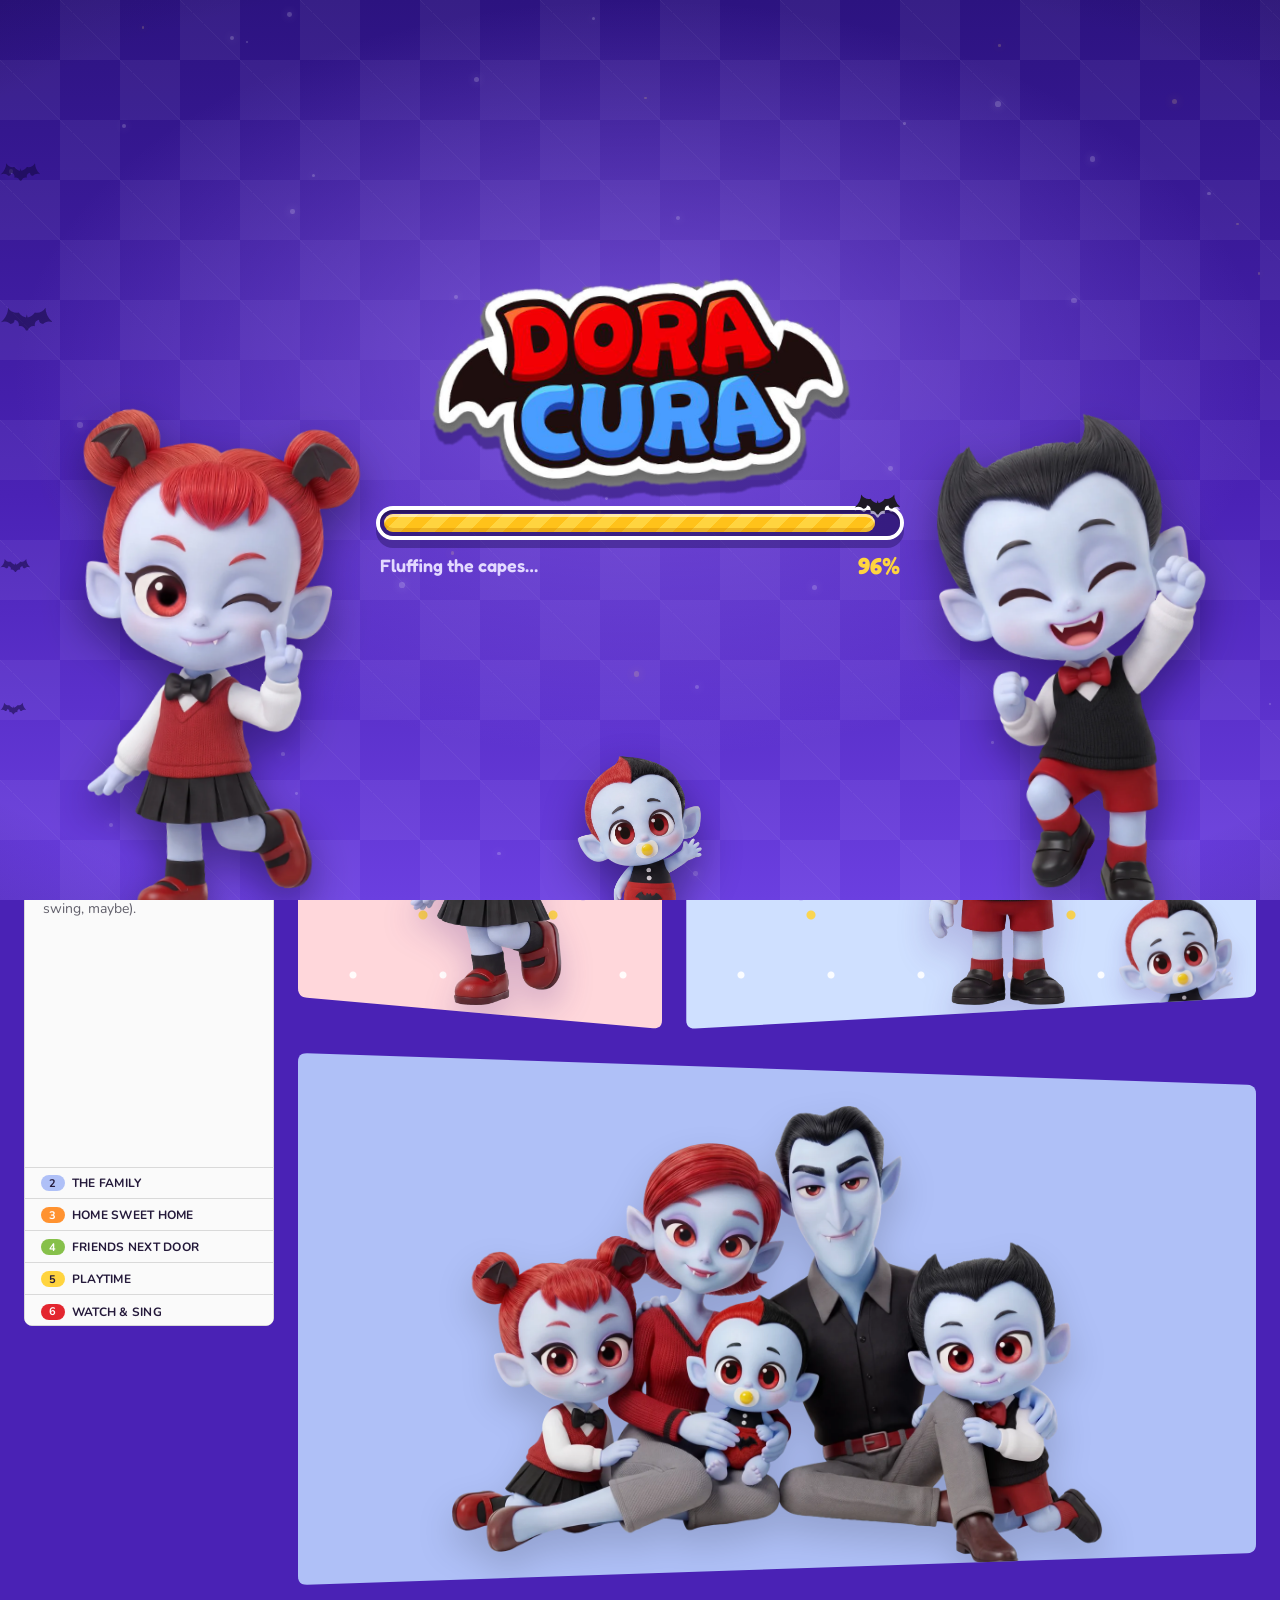
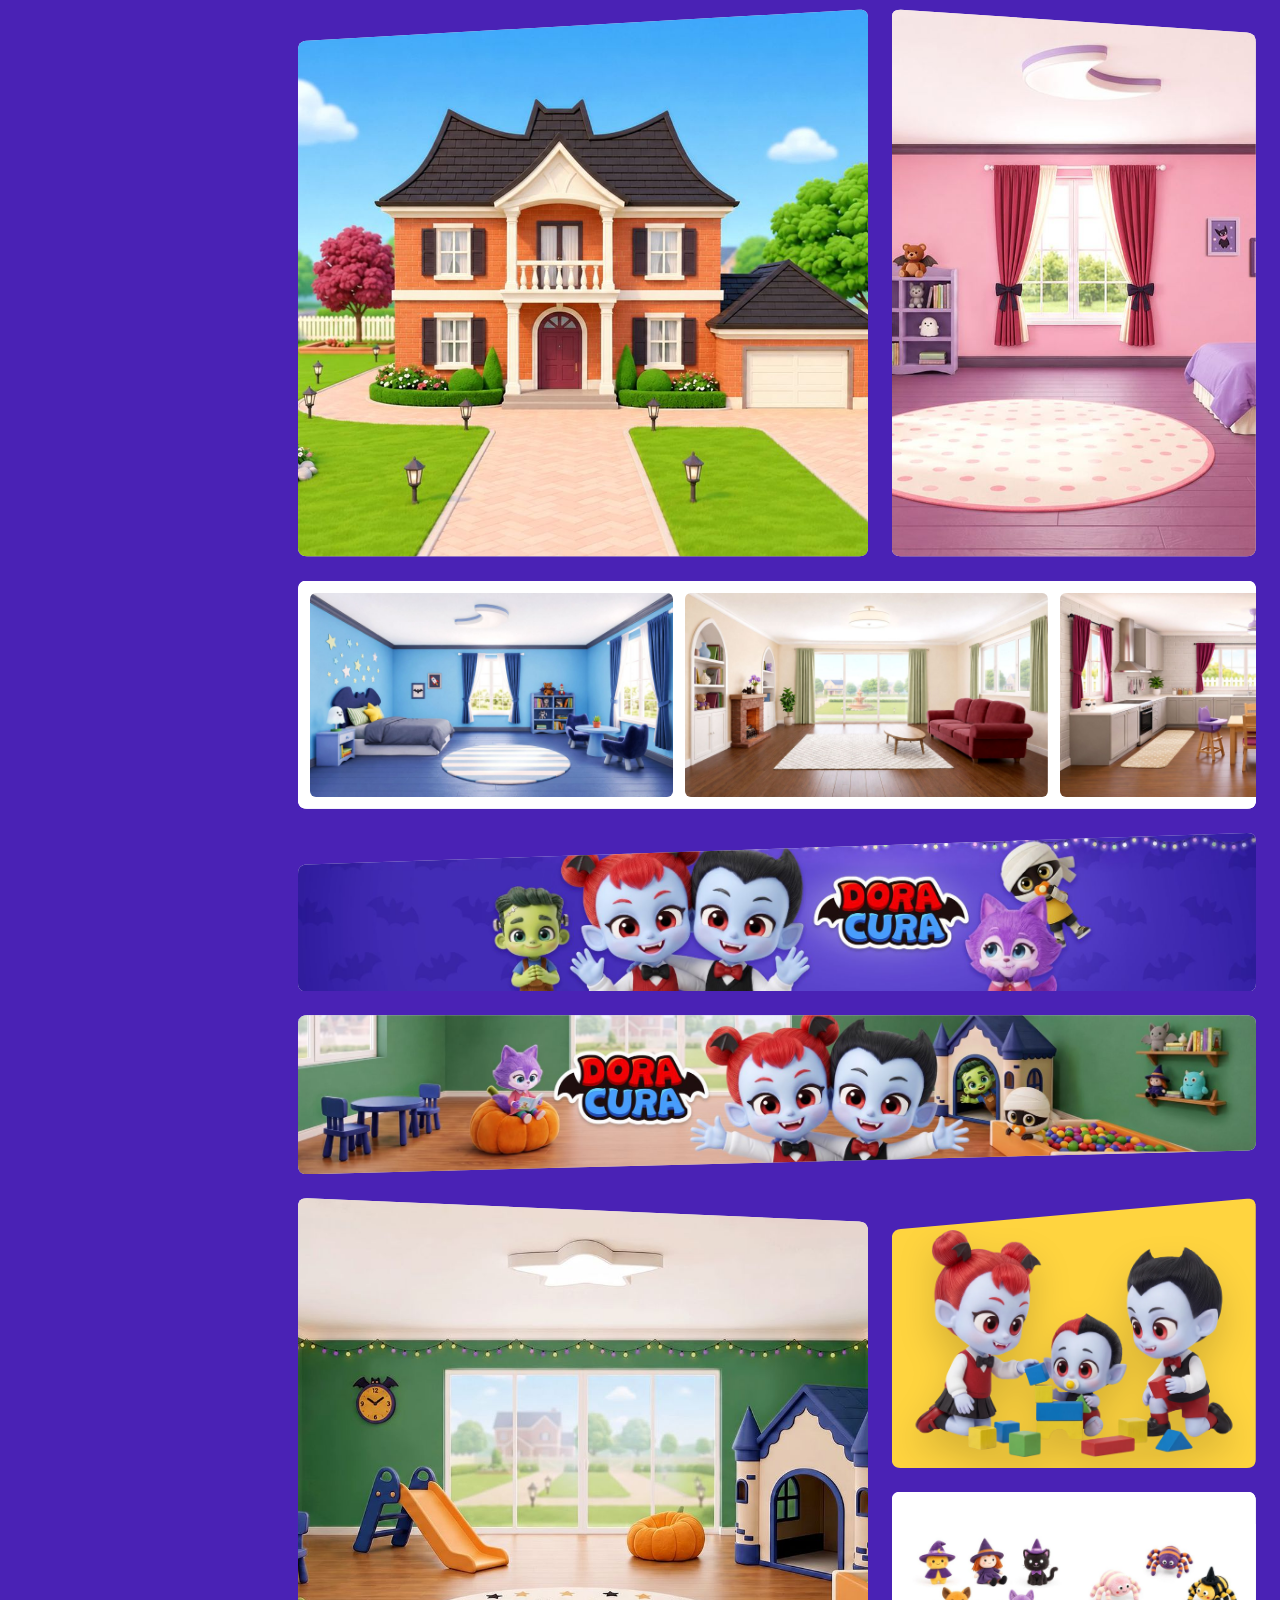
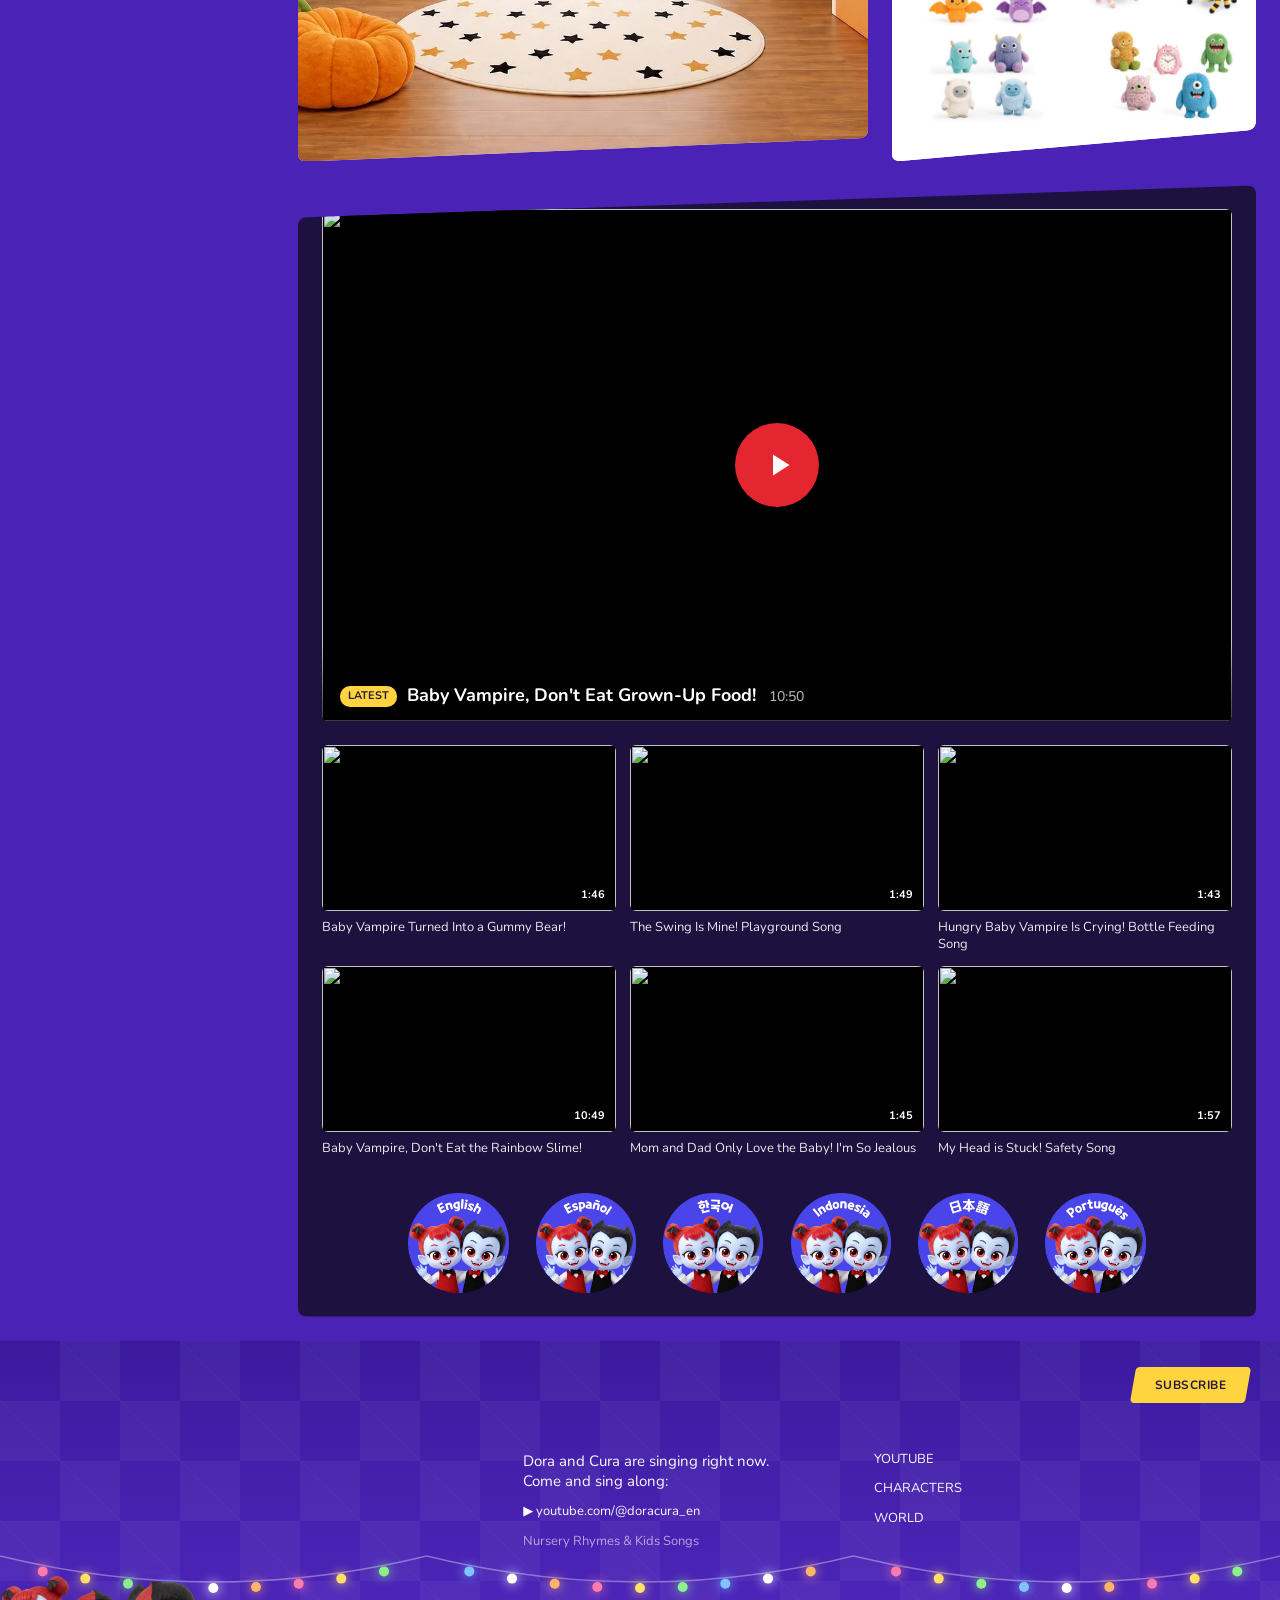
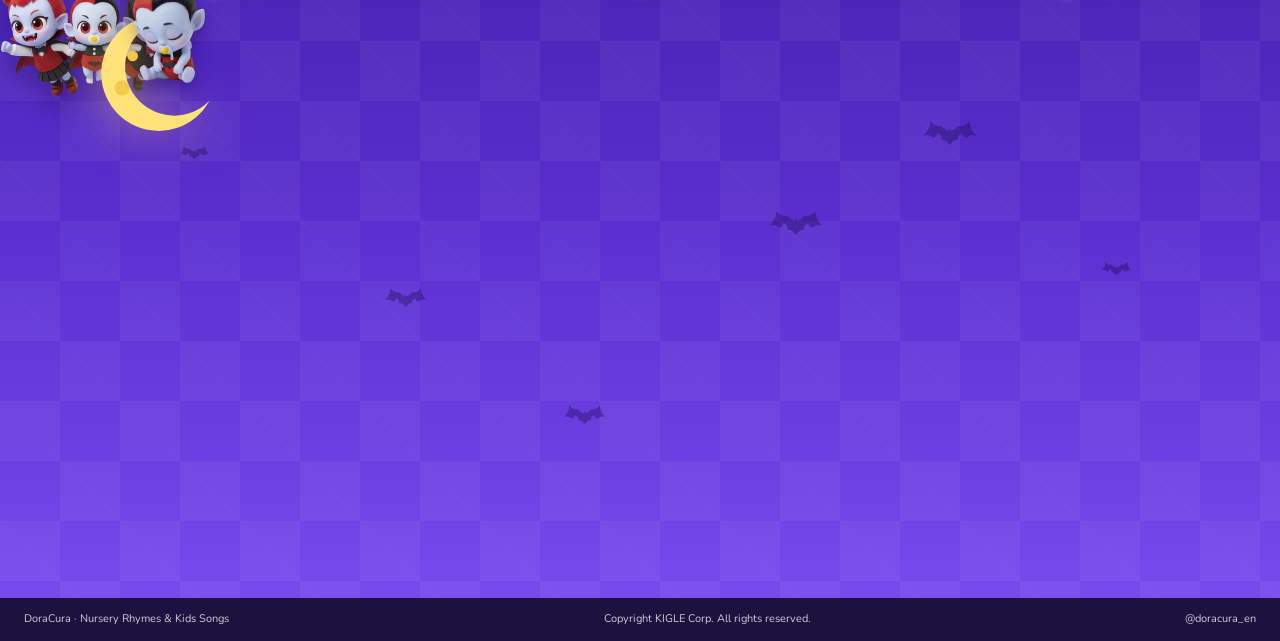
==== commit c4fc6cc8: "히어로에 10초 카운트다운 추가: 끝나면 사이트가 열림 - PLAY 후 히어로 가운데에 10→0 숫자와 줄어드는 원형 게이지 표시 - 카운트다운 동안 스크롤 잠금, 0이 되면 타이" ====
--- a/preview/index.html
+++ b/preview/index.html
@@ -7,8 +7,8 @@
 <link rel="preconnect" href="https://fonts.googleapis.com">
 <link rel="preconnect" href="https://fonts.gstatic.com" crossorigin>
 <link href="https://fonts.googleapis.com/css2?family=Fredoka:wdth,wght@75..125,300..700&family=Nunito:wght@400;600;700;800&display=swap" rel="stylesheet">
-<link rel="stylesheet" href="style.css?v=19">
-<link rel="stylesheet" href="intro.css?v=19">
+<link rel="stylesheet" href="style.css?v=20">
+<link rel="stylesheet" href="intro.css?v=20">
 <script>document.documentElement.classList.add('intro-on'); if ('scrollRestoration' in history) history.scrollRestoration = 'manual';</script>
 </head>
 <body class="light-menu">
@@ -75,6 +75,15 @@
         <div class="txt fade" style="--delay:.3s">
           <p>Welcome to the exciting world of DoraCura! Twin baby vampires Dora and Cura sing, play and learn something new every day, together with their family and the friendliest monsters in the neighbourhood.</p>
           <p>Nursery rhymes and kids songs about sharing, eating well, staying safe and loving each other. All on YouTube.</p>
+        </div>
+        <!-- 10초 카운트다운: 인트로 PLAY 뒤 표시, 0이 되면 사이트(타이틀·책·스크롤)가 열림 (intro.js) -->
+        <div class="countdown" role="timer" aria-live="off" hidden>
+          <p class="cd-label">The show starts in</p>
+          <div class="cd-ring">
+            <svg viewBox="0 0 120 120" aria-hidden="true"><circle class="cd-track" cx="60" cy="60" r="54"/><circle class="cd-bar" cx="60" cy="60" r="54" pathLength="1"/></svg>
+            <span class="cd-num">10</span>
+          </div>
+          <p class="cd-sub">Get ready to sing with Dora &amp; Cura!</p>
         </div>
       </div>
     </section>
@@ -308,6 +317,7 @@
   <h4>프리뷰 노트 · 승인용</h4>
   <p class="muted">레퍼런스 ribbit.dk/process 를 크롬에서 프레임 단위로 캡처하고, 사이트 CSS·JS를 직접 읽어 애니메이션 수치를 그대로 옮겼습니다.</p>
   <ol>
+    <li><b>10초 카운트다운</b>: PLAY 후 히어로 가운데에 10→0 숫자와 줄어드는 원형 게이지가 표시됨. 0이 되면 카운트다운이 사라지고 타이틀·책이 등장하며 스크롤이 풀림.</li>
     <li><b>인트로 라인 리빌</b>: 큰 타이틀 각 줄이 아래(90%)에서 올라옴. 1.2s expo, 줄마다 0.1s 지연. 본문은 0.4s 페이드.</li>
     <li><b>3D 책 표지</b>: 화면 아래에서 1.5s expo로 떠오름. 마우스를 올리면 표지가 6° 살짝 열림. 클릭하면 펼침.</li>
     <li><b>스크롤 책 넘김</b>: 진행도 N = 스크롤 ÷ (화면높이/2). 표지 회전 180°×N², 확대 1→화면폭, 중앙 이동. 펼친 흰 면이 다음 섹션의 배경이 됨.</li>
@@ -337,7 +347,7 @@
 </aside>
 
 <script src="https://cdn.jsdelivr.net/npm/lenis@1.1.13/dist/lenis.min.js"></script>
-<script src="intro.js?v=19"></script>
-<script src="main.js?v=19"></script>
+<script src="intro.js?v=20"></script>
+<script src="main.js?v=20"></script>
 </body>
 </html>
--- a/preview/style.css
+++ b/preview/style.css
@@ -94,6 +94,26 @@
 .hero .br{ position:absolute; right:var(--gutter); bottom:calc(var(--gutter) * 1.5); }
 .hero .txt{ width:calc((var(--column) * 3) + (var(--gutter) * 2)); min-width:280px; padding-top:var(--gutter); font-size:15px; }
 .hero .txt p + p{ margin-top:1.4em; }
+
+/* ===== Hero countdown (10s gate before the site opens) ===== */
+.countdown{ position:absolute; inset:0; z-index:3; display:flex; flex-direction:column; align-items:center; justify-content:center; gap:clamp(12px,2vh,22px); text-align:center; pointer-events:none; }
+.countdown[hidden]{ display:none; }
+html.cd-on, html.cd-on body{ overflow:hidden; }   /* no scrolling until the countdown ends */
+.countdown .cd-label{ font-family:var(--serif); font-weight:600; font-size:clamp(18px,2.2vw,30px); color:var(--yellow); letter-spacing:.02em; }
+.countdown .cd-sub{ font-size:clamp(14px,1.3vw,18px); opacity:.8; }
+.cd-ring{ position:relative; width:clamp(180px,26vmin,300px); aspect-ratio:1; }
+.cd-ring svg{ position:absolute; inset:0; width:100%; height:100%; transform:rotate(-90deg); overflow:visible; }
+.cd-ring circle{ fill:none; stroke-width:9; }
+.cd-ring .cd-track{ stroke:rgba(255,255,255,.14); }
+.cd-ring .cd-bar{ stroke:var(--red); stroke-linecap:round; stroke-dasharray:1 1; stroke-dashoffset:0; filter:drop-shadow(0 0 10px rgba(227,38,47,.55)); }
+.cd-num{ position:absolute; inset:0; display:grid; place-items:center; font-family:var(--serif); font-variation-settings:"wdth" 75; font-weight:700; font-size:clamp(84px,14vmin,160px); line-height:1; color:var(--paper); text-shadow:.04em .06em 0 var(--blue); font-variant-numeric:tabular-nums; }
+.cd-num.tick{ animation:cdTick .5s var(--back); }
+@keyframes cdTick{ 0%{ transform:scale(1.45); opacity:.2; } 100%{ transform:scale(1); opacity:1; } }
+.countdown.in{ animation:cdIn .6s var(--back) both; }
+.countdown.out{ animation:cdOut .45s var(--expo) forwards; }
+@keyframes cdIn{ from{ opacity:0; transform:scale(.8); } to{ opacity:1; transform:none; } }
+@keyframes cdOut{ to{ opacity:0; transform:scale(1.25); } }
+@media (prefers-reduced-motion:reduce){ .cd-num.tick, .countdown.in, .countdown.out{ animation:none; } }
 
 /* ===== Book (ref: .m.process-book) ===== */
 .book{ position:fixed; left:0; bottom:0; width:calc((var(--column) * 4) + (var(--gutter) * 6)); opacity:0; z-index:1; user-select:none; -webkit-tap-highlight-color:transparent; outline:none; }
